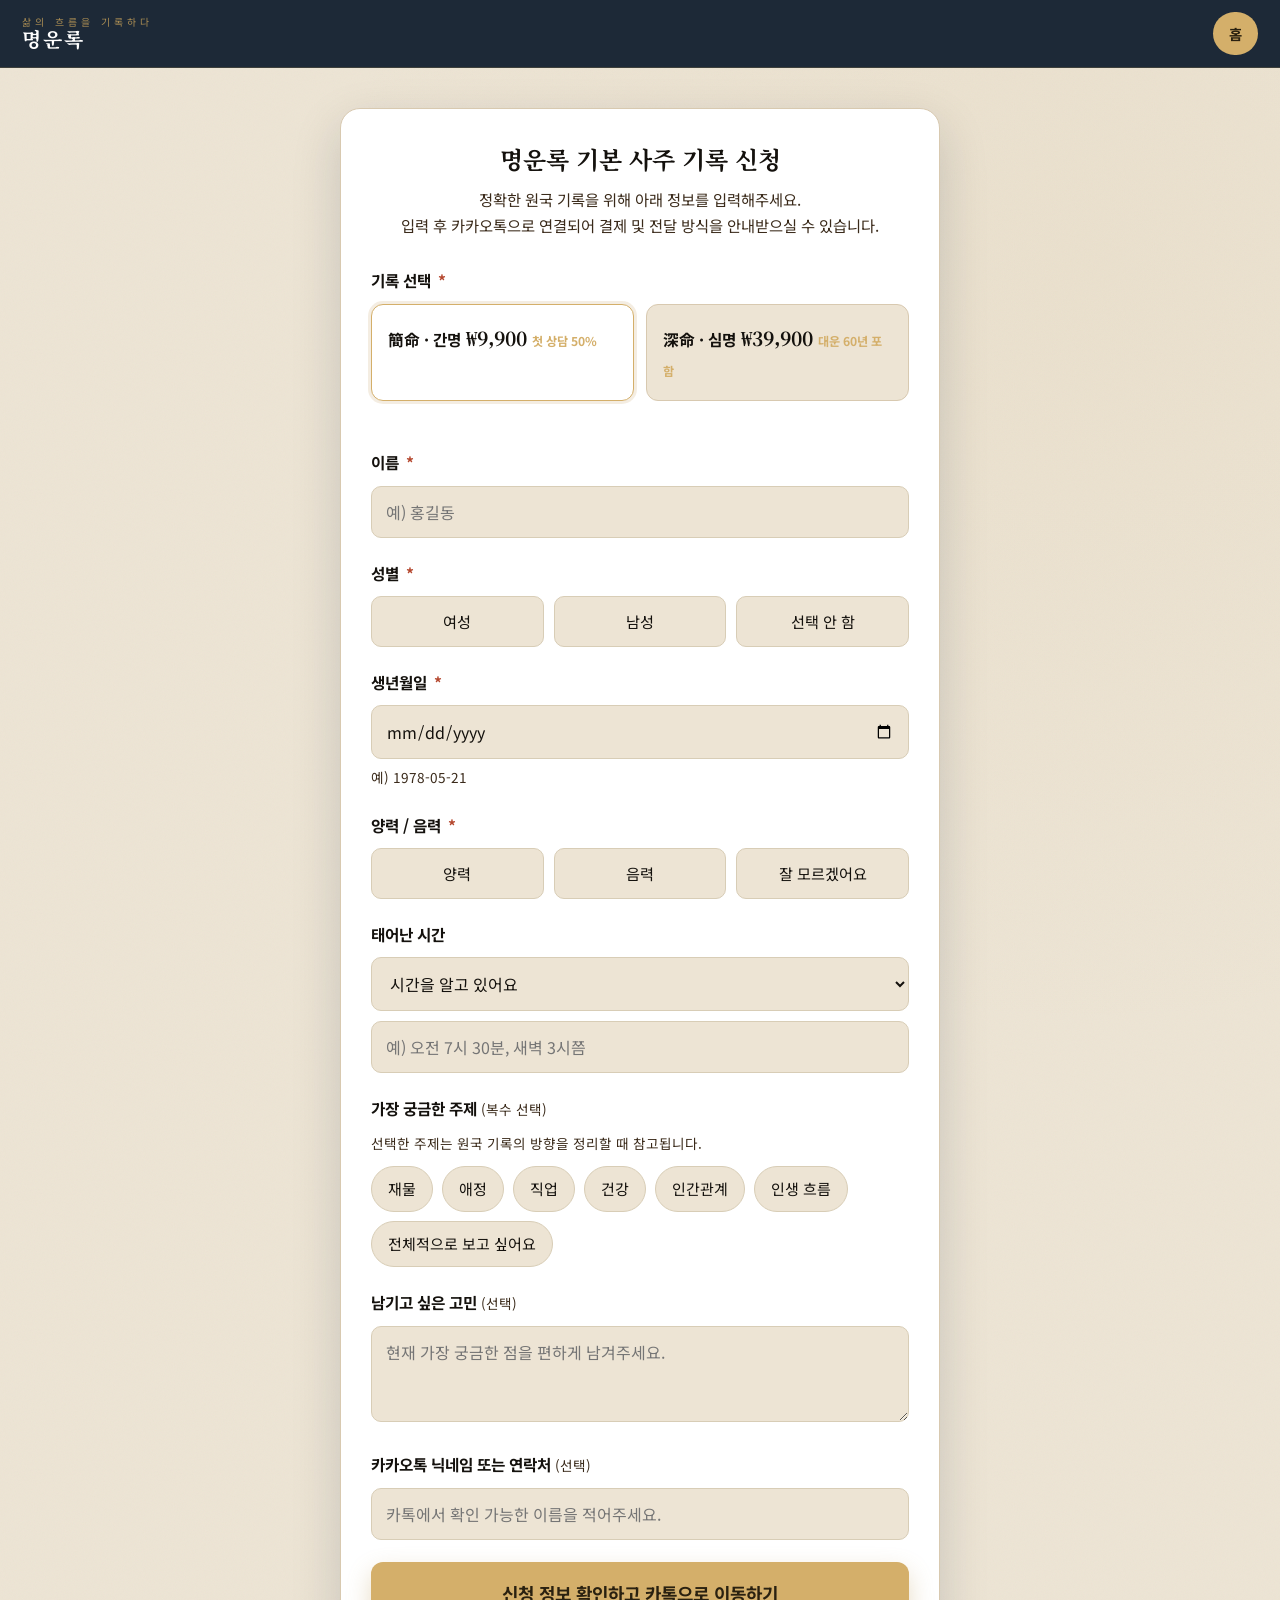
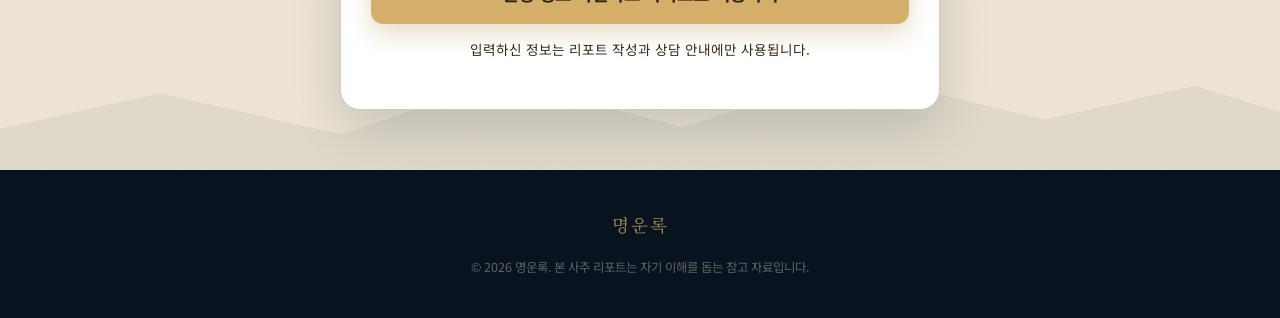
==== apply/index.html @ 4900c0e2 "Add Meta Pixel + conversion events, connect Google Sheet - Meta Pixel(983160017940090) <head>에 설치: i" ====
<!DOCTYPE html>
<html lang="ko">
<head>
  <meta charset="UTF-8" />
  <meta name="viewport" content="width=device-width, initial-scale=1.0" />
  <title>명운록 기본 사주 기록 신청</title>
  <meta name="description" content="기본 사주 리포트 신청 — 정보를 입력하면 카카오톡으로 연결되어 결제 및 진행 안내를 받으실 수 있습니다." />
  <meta name="robots" content="noindex" />
  <link rel="preconnect" href="https://fonts.googleapis.com" />
  <link rel="preconnect" href="https://fonts.gstatic.com" crossorigin />
  <link href="https://fonts.googleapis.com/css2?family=Noto+Sans+KR:wght@400;500;700&family=Noto+Serif+KR:wght@400;600;700&display=swap" rel="stylesheet" />
  <link rel="stylesheet" href="/css/landing.css" />

  <!-- Meta Pixel Code -->
  <script>
  !function(f,b,e,v,n,t,s)
  {if(f.fbq)return;n=f.fbq=function(){n.callMethod?
  n.callMethod.apply(n,arguments):n.queue.push(arguments)};
  if(!f._fbq)f._fbq=n;n.push=n;n.loaded=!0;n.version='2.0';
  n.queue=[];t=b.createElement(e);t.async=!0;
  t.src=v;s=b.getElementsByTagName(e)[0];
  s.parentNode.insertBefore(t,s)}(window, document,'script',
  'https://connect.facebook.net/en_US/fbevents.js');
  fbq('init', '983160017940090');
  fbq('track', 'PageView');
  </script>
  <noscript><img height="1" width="1" style="display:none"
  src="https://www.facebook.com/tr?id=983160017940090&ev=PageView&noscript=1"
  /></noscript>
  <!-- End Meta Pixel Code -->
</head>
<body>

  <header class="site-header">
    <a href="/" class="brand" aria-label="명운록 홈">
      <span class="kr">삶의 흐름을 기록하다</span>
      <span class="nm">명운록</span>
    </a>
    <a href="/" class="head-cta" aria-label="홈으로">홈</a>
  </header>

  <main class="form-page bg-cream-lt">
    <div class="wrap">
      <div class="form-card">
        <div class="form-head">
          <h1>명운록 기본 사주 기록 신청</h1>
          <p>정확한 원국 기록을 위해 아래 정보를 입력해주세요.<br />입력 후 카카오톡으로 연결되어 결제 및 전달 방식을 안내받으실 수 있습니다.</p>
        </div>

        <form id="applyForm" novalidate>
          <!-- 상품 선택 -->
          <fieldset class="field" style="border:0;padding:0;margin:0 0 22px;">
            <legend class="lbl" style="padding:0;">기록 선택 <span class="req">*</span></legend>
            <div class="plan-select">
              <label class="plan-opt">
                <input type="radio" name="product" value="명운록 簡命 (₩9,900 · 정가 ₩19,900)" checked />
                <span class="po-name">簡命 · 간명</span>
                <span class="po-price">₩9,900</span>
                <span class="po-tag">첫 상담 50%</span>
              </label>
              <label class="plan-opt">
                <input type="radio" name="product" value="명운록 深命 (₩39,900 · 정가 ₩79,900)" />
                <span class="po-name">深命 · 심명</span>
                <span class="po-price">₩39,900</span>
                <span class="po-tag">대운 60년 포함</span>
              </label>
            </div>
          </fieldset>

          <!-- 이름 -->
          <div class="field">
            <label class="lbl" for="ap-name">이름 <span class="req">*</span></label>
            <input type="text" id="ap-name" name="name" autocomplete="name" placeholder="예) 홍길동" />
          </div>

          <!-- 성별 -->
          <fieldset class="field" style="border:0;padding:0;margin:0 0 22px;">
            <legend class="lbl" style="padding:0;">성별 <span class="req">*</span></legend>
            <div class="opt-row">
              <label><input type="radio" name="gender" value="여성" />여성</label>
              <label><input type="radio" name="gender" value="남성" />남성</label>
              <label><input type="radio" name="gender" value="선택 안 함" />선택 안 함</label>
            </div>
          </fieldset>

          <!-- 생년월일 -->
          <div class="field">
            <label class="lbl" for="ap-birth">생년월일 <span class="req">*</span></label>
            <input type="date" id="ap-birth" name="birth" min="1920-01-01" max="2026-12-31" />
            <p class="field-hint">예) 1978-05-21</p>
          </div>

          <!-- 양력/음력 -->
          <fieldset class="field" style="border:0;padding:0;margin:0 0 22px;">
            <legend class="lbl" style="padding:0;">양력 / 음력 <span class="req">*</span></legend>
            <div class="opt-row">
              <label><input type="radio" name="cal" value="양력" />양력</label>
              <label><input type="radio" name="cal" value="음력" />음력</label>
              <label><input type="radio" name="cal" value="잘 모르겠어요" />잘 모르겠어요</label>
            </div>
          </fieldset>

          <!-- 태어난 시간 -->
          <div class="field">
            <label class="lbl" for="ap-time-know">태어난 시간</label>
            <select id="ap-time-know" name="timeKnow">
              <option value="시간을 알고 있어요">시간을 알고 있어요</option>
              <option value="대략 알고 있어요">대략 알고 있어요</option>
              <option value="잘 모르겠어요">잘 모르겠어요</option>
            </select>
            <input type="text" id="ap-time" name="time" placeholder="예) 오전 7시 30분, 새벽 3시쯤" style="margin-top:10px;" />
          </div>

          <!-- 궁금한 주제 -->
          <fieldset class="field" style="border:0;padding:0;margin:0 0 22px;">
            <legend class="lbl" style="padding:0;">가장 궁금한 주제 <span style="font-weight:400;color:var(--ink-soft);font-size:.85rem;">(복수 선택)</span></legend>
            <p class="field-hint" style="margin:0 0 10px;">선택한 주제는 원국 기록의 방향을 정리할 때 참고됩니다.</p>
            <div class="chips">
              <label><input type="checkbox" name="topics" value="재물" />재물</label>
              <label><input type="checkbox" name="topics" value="애정" />애정</label>
              <label><input type="checkbox" name="topics" value="직업" />직업</label>
              <label><input type="checkbox" name="topics" value="건강" />건강</label>
              <label><input type="checkbox" name="topics" value="인간관계" />인간관계</label>
              <label><input type="checkbox" name="topics" value="인생 흐름" />인생 흐름</label>
              <label><input type="checkbox" name="topics" value="전체적으로 보고 싶어요" />전체적으로 보고 싶어요</label>
            </div>
          </fieldset>

          <!-- 고민 -->
          <div class="field">
            <label class="lbl" for="ap-worry">남기고 싶은 고민 <span style="font-weight:400;color:var(--ink-soft);font-size:.85rem;">(선택)</span></label>
            <textarea id="ap-worry" name="worry" placeholder="현재 가장 궁금한 점을 편하게 남겨주세요."></textarea>
          </div>

          <!-- 카톡 닉네임 -->
          <div class="field">
            <label class="lbl" for="ap-contact">카카오톡 닉네임 또는 연락처 <span style="font-weight:400;color:var(--ink-soft);font-size:.85rem;">(선택)</span></label>
            <input type="text" id="ap-contact" name="contact" placeholder="카톡에서 확인 가능한 이름을 적어주세요." />
          </div>

          <div class="form-error" id="applyError" role="alert"></div>

          <button type="submit" class="btn btn-primary btn-lg btn-block" style="margin-top:8px;">신청 정보 확인하고 카톡으로 이동하기</button>
          <p class="field-hint center" style="margin-top:14px;">입력하신 정보는 리포트 작성과 상담 안내에만 사용됩니다.</p>
        </form>
      </div>
    </div>
  </main>

  <footer class="site-footer" style="padding-bottom:40px;">
    <div class="wrap">
      <div class="nm">명운록</div>
      <small>© 2026 명운록. 본 사주 리포트는 자기 이해를 돕는 참고 자료입니다.</small>
    </div>
  </footer>

  <script src="/js/landing.js"></script>
</body>
</html>
---- css/landing.css ----
/* =========================================================
   명운록 · 사주 리포트 랜딩 (전환형 MVP)
   전통 수묵 감성 · 딥네이비 / 한지 크림 / 골드
   정적 HTML/CSS/JS — 빌드 불필요
   ========================================================= */

/* ---------- palette ---------- */
:root {
  /* 기존 호환용 (값은 와인 톤으로 시프트) */
  --navy:       #0d0608;
  --navy-2:     #3a0d18;
  --cream:      #e8dfd0;
  --cream-lt:   #ede4d4;
  --gold:       #d4af6a;
  --gold-soft:  #a88b53;
  --ink:        #14110d;
  --ink-soft:   #3a2a1a;
  --line:       #d8c9b0;
  --white:      #ffffff;
  /* Claude Design 핸드오프 토큰 */
  --night:      #0d0608;
  --night-edge: #050204;
  --wine:       #3a0d18;
  --wine-2:     #4a0e1a;
  --wine-deep:  #2a0a12;
  --wine-soft:  #5a1822;
  --paper:      #e8dfd0;
  --paper-warm: #ede4d4;
  --paper-deep: #d4c8af;
  --brown:      #7d5a3a;
  --bone:       #f0e6d2;
  --bone-soft:  rgba(240,230,210,0.72);
  --bone-faint: rgba(240,230,210,0.40);
  --gold-bright:#e8c878;
  --gold-pale:  rgba(212,175,106,0.18);
  --gold-line:  rgba(212,175,106,0.4);
  --seal:       #8b1e1e;
  --kakao:      #FEE500;
  --kakao-text: #191919;

  --maxw: 1080px;
  --radius: 16px;
  --shadow: 0 10px 30px rgba(31,26,20,.08);
  --shadow-lg: 0 18px 50px rgba(11,26,42,.16);
}

/* ---------- reset ---------- */
*,*::before,*::after { box-sizing: border-box; }
html { scroll-behavior: smooth; -webkit-text-size-adjust: 100%; }
body {
  margin: 0;
  font-family: "Noto Sans KR", system-ui, sans-serif;
  color: var(--ink);
  background: var(--cream-lt);
  line-height: 1.75;
  font-size: 17px;
  -webkit-font-smoothing: antialiased;
}
img { max-width: 100%; display: block; }
a { color: inherit; text-decoration: none; }
button { font-family: inherit; cursor: pointer; }
h1,h2,h3,h4 { font-family: "Noto Serif KR", serif; font-weight: 700; line-height: 1.35; margin: 0; word-break: keep-all; }
p { word-break: keep-all; }

/* ---------- layout ---------- */
.wrap { width: 100%; max-width: var(--maxw); margin: 0 auto; padding: 0 22px; }
.section { padding: 76px 0; }
.section.tight { padding: 58px 0; }
.bg-cream {
  background-color: var(--cream);
  background-image:
    url("data:image/svg+xml,%3Csvg xmlns='http://www.w3.org/2000/svg' width='240' height='240' viewBox='0 0 200 200'%3E%3Cpath d='M100 22 A78 78 0 1 1 78 28' fill='none' stroke='%230B1A2A' stroke-opacity='0.055' stroke-width='12' stroke-linecap='round'/%3E%3C/svg%3E"),
    radial-gradient(circle at 12% 18%, rgba(184,146,74,.05), transparent 40%),
    radial-gradient(circle at 88% 82%, rgba(11,26,42,.04), transparent 44%),
    url("data:image/svg+xml,%3Csvg xmlns='http://www.w3.org/2000/svg' width='140' height='140'%3E%3Cfilter id='n'%3E%3CfeTurbulence type='fractalNoise' baseFrequency='0.9' numOctaves='2' stitchTiles='stitch'/%3E%3C/filter%3E%3Crect width='100%25' height='100%25' filter='url(%23n)' opacity='0.05'/%3E%3C/svg%3E");
  background-repeat: no-repeat, no-repeat, no-repeat, repeat;
  background-position: right -34px top 34px, 0 0, 0 0, 0 0;
  background-size: 220px 220px, auto, auto, 140px 140px;
}
.bg-cream-lt {
  background-color: var(--cream-lt);
  background-image:
    url("data:image/svg+xml,%3Csvg xmlns='http://www.w3.org/2000/svg' width='1200' height='160' viewBox='0 0 1200 160' preserveAspectRatio='none'%3E%3Cpath d='M0 160 L0 116 L150 78 L320 122 L470 64 L640 114 L800 58 L980 106 L1120 70 L1200 98 L1200 160 Z' fill='%230B1A2A' fill-opacity='0.05'/%3E%3C/svg%3E"),
    radial-gradient(circle at 85% 12%, rgba(184,146,74,.05), transparent 42%),
    url("data:image/svg+xml,%3Csvg xmlns='http://www.w3.org/2000/svg' width='140' height='140'%3E%3Cfilter id='n'%3E%3CfeTurbulence type='fractalNoise' baseFrequency='0.9' numOctaves='2' stitchTiles='stitch'/%3E%3C/filter%3E%3Crect width='100%25' height='100%25' filter='url(%23n)' opacity='0.04'/%3E%3C/svg%3E");
  background-repeat: no-repeat, no-repeat, repeat;
  background-position: center bottom, 0 0, 0 0;
  background-size: 100% 150px, auto, 140px 140px;
}
.bg-navy {
  background-color: var(--navy); color: var(--cream);
  background-image: url("data:image/svg+xml,%3Csvg xmlns='http://www.w3.org/2000/svg' width='260' height='260' viewBox='0 0 200 200'%3E%3Cpath d='M100 22 A78 78 0 1 1 78 28' fill='none' stroke='%23B8924A' stroke-opacity='0.12' stroke-width='12' stroke-linecap='round'/%3E%3C/svg%3E");
  background-repeat: no-repeat;
  background-position: left -52px bottom -46px;
  background-size: 250px 250px;
}
.bg-navy h1, .bg-navy h2, .bg-navy h3 { color: var(--white); }

.eyebrow {
  display: inline-block;
  font-size: .82rem;
  letter-spacing: 3px;
  color: var(--gold);
  font-weight: 700;
  margin-bottom: 14px;
}
.bg-navy .eyebrow { color: var(--gold-soft); }
.sec-title {
  font-size: clamp(1.5rem, 4.6vw, 2.1rem);
  letter-spacing: -.3px;
  margin-bottom: 16px;
}
.sec-lead {
  color: var(--ink-soft);
  font-size: 1.02rem;
  max-width: 660px;
}
.bg-navy .sec-lead { color: rgba(246,239,227,.82); }
.center { text-align: center; }
.center .sec-lead { margin-left: auto; margin-right: auto; }
.rule {
  position: relative; width: 70px; height: 3px; border: 0; margin: 0 0 28px; border-radius: 3px;
  background: linear-gradient(90deg, transparent, var(--gold) 22%, var(--gold) 78%, transparent);
}
.rule::after {
  content: ""; position: absolute; left: 50%; top: 50%;
  width: 7px; height: 7px; background: var(--gold);
  transform: translate(-50%,-50%) rotate(45deg);
}
.center .rule { margin-left: auto; margin-right: auto; }

/* ---------- 낙관(도장) 스탬프 ---------- */
.seal {
  display: inline-flex; align-items: center; justify-content: center;
  width: 48px; height: 48px; border-radius: 9px;
  background: #9a2f28; color: #f6efe3;
  font-family: "Noto Serif KR", serif; font-weight: 700; font-size: 1.4rem;
  border: 2px solid rgba(246,239,227,.28);
  box-shadow: 0 5px 14px rgba(154,47,40,.35);
  transform: rotate(-4deg);
  letter-spacing: 0;
}

/* ---------- 풀화면 수묵 인용 띠 ---------- */
.quote-band {
  position: relative; overflow: hidden; text-align: center;
  color: var(--cream); background: var(--navy);
  padding: 96px 0;
}
.quote-band .qb-photo {
  position: absolute; inset: 0; background-size: cover; background-position: center;
  opacity: 0; transition: opacity 1s ease; transform: scale(1.04);
}
.quote-band .qb-photo.show { opacity: .55; }
.quote-band::after {
  content: ""; position: absolute; inset: 0;
  background: linear-gradient(rgba(11,26,42,.55), rgba(11,26,42,.8));
}
.quote-band .qb-inner { position: relative; z-index: 3; }
.quote-band .qb-mark { display: block; color: var(--gold-soft); letter-spacing: 5px; font-size: .9rem; margin-bottom: 20px; }
.quote-band .qb-text {
  font-family: "Noto Serif KR", serif; font-weight: 600;
  font-size: clamp(1.3rem, 4.2vw, 2rem); line-height: 1.85; margin: 0;
  text-shadow: 0 2px 16px rgba(0,0,0,.5);
}

/* ---------- 카드 고급화 (붓·금빛 포인트, 호버 생동감) ---------- */
.feature-card, .point, .step, .review, .empathy-card {
  position: relative;
  transition: transform .22s ease, box-shadow .22s ease, border-color .22s ease;
}
.feature-card, .point, .review {
  border-top: 3px solid transparent;
}
.feature-card:hover, .point:hover, .review:hover {
  transform: translateY(-5px);
  box-shadow: var(--shadow-lg);
  border-top-color: var(--gold);
}
.step:hover, .empathy-card:hover { transform: translateY(-4px); box-shadow: var(--shadow-lg); }

/* 섹션 제목 위 작은 먹점 장식 */
.sec-title { position: relative; }

/* 히어로 강조어 붓터치 밑색 */
.hero h1 .accent {
  background-image: linear-gradient(transparent 76%, rgba(184,146,74,.42) 0);
  padding-bottom: 2px;
}

/* 가격박스/플랜 한지 질감 */
.price-box, .plan.basic {
  background-image: url("data:image/svg+xml,%3Csvg xmlns='http://www.w3.org/2000/svg' width='120' height='120'%3E%3Cfilter id='n'%3E%3CfeTurbulence type='fractalNoise' baseFrequency='0.9' numOctaves='2'/%3E%3C/filter%3E%3Crect width='100%25' height='100%25' filter='url(%23n)' opacity='0.04'/%3E%3C/svg%3E");
}

/* ============================================================
   전환형 리라이트 — 여백 확대 + 새 컴포넌트
   ============================================================ */
.section { padding: 92px 0; }
.sec-title { font-size: clamp(1.6rem, 5.2vw, 2.4rem); }

/* 문제 제기 강조 박스 */
.emphasis {
  max-width: 600px; margin: 34px auto 0; text-align: center;
  background: var(--navy); color: var(--cream);
  border: 1px solid rgba(184,146,74,.4); border-radius: 16px;
  padding: 32px 30px; box-shadow: var(--shadow-lg);
  font-family: "Noto Serif KR", serif; font-size: 1.15rem; line-height: 1.85;
}
.emphasis b { color: var(--gold-soft); }

/* 상품 소개 — 가격 + 흐름 태그 */
.product-price { font-family:"Noto Serif KR",serif; font-size: 2.3rem; font-weight: 700; color: var(--ink); margin: 4px 0 8px; }
.product-price small { font-size: 1.05rem; font-weight: 400; color: var(--ink-soft); }
.flow-tags { display: flex; flex-wrap: wrap; gap: 10px; justify-content: center; margin: 26px 0 32px; }
.flow-tags span {
  padding: 11px 20px; border: 1px solid var(--line); border-radius: 999px;
  background: var(--white); font-weight: 700; font-size: .98rem; box-shadow: var(--shadow);
}
.flow-tags span b { color: var(--gold); margin-right: 5px; font-family: "Noto Serif KR", serif; }

/* 고객 관심사 카드 */
.interest-grid { display: grid; grid-template-columns: repeat(3, 1fr); gap: 18px; }
.interest-card {
  background: var(--white); border: 1px solid var(--line); border-top: 3px solid var(--gold);
  border-radius: var(--radius); padding: 30px 26px; box-shadow: var(--shadow);
  transition: transform .2s ease, box-shadow .2s ease;
}
.interest-card:hover { transform: translateY(-5px); box-shadow: var(--shadow-lg); }
.interest-card .cat { color: var(--gold); font-weight: 700; font-family: "Noto Serif KR", serif; font-size: 1.08rem; margin-bottom: 12px; }
.interest-card .q { font-size: 1.04rem; line-height: 1.8; color: var(--ink); margin: 0; }

/* 결과물 미리보기 강화 */
.preview-wrap { gap: 44px; align-items: center; }
.phone { width: 300px; box-shadow: 0 26px 60px rgba(11,26,42,.28); }
.phone .screen { min-height: 460px; }
.chapter-list { list-style: none; margin: 0 0 26px; padding: 0; }
.chapter-list li { display: flex; gap: 16px; align-items: flex-start; padding: 15px 0; border-bottom: 1px solid var(--line); }
.chapter-list li:last-child { border-bottom: 0; }
.chapter-list .cnum { font-family: "Noto Serif KR", serif; font-weight: 700; color: var(--gold); font-size: 1.35rem; flex: 0 0 auto; width: 38px; line-height: 1.4; }
.chapter-list .ctxt { font-size: 1.05rem; font-weight: 500; padding-top: 3px; }
.preview-tag {
  display: inline-block; margin-bottom: 18px; padding: 7px 16px;
  background: rgba(184,146,74,.14); color: var(--gold); border-radius: 999px;
  font-size: .86rem; font-weight: 700; letter-spacing: .5px;
}

@media (max-width: 560px) {
  .section { padding: 66px 0; }
  .interest-grid { grid-template-columns: 1fr; }
  .phone { width: 260px; }
}

/* ============================================================
   문서형 상세페이지 (카드 최소화 · 라인/여백/타이포 중심)
   ============================================================ */

/* 한지 종이 질감 공통 */
.paper {
  background-color: var(--cream-lt);
  background-image: url("data:image/svg+xml,%3Csvg xmlns='http://www.w3.org/2000/svg' width='140' height='140'%3E%3Cfilter id='p'%3E%3CfeTurbulence type='fractalNoise' baseFrequency='0.9' numOctaves='2' stitchTiles='stitch'/%3E%3C/filter%3E%3Crect width='100%25' height='100%25' filter='url(%23p)' opacity='0.05'/%3E%3C/svg%3E");
  border: 1px solid var(--line);
  border-radius: 4px;
}

/* 운영자 설명 문단 (좌측 골드 라인) */
.statement { max-width: 620px; margin: 0 auto; padding-left: 24px; border-left: 2px solid var(--gold); }
.statement p { font-size: 1.1rem; line-height: 2; color: var(--ink); margin: 0 0 20px; }
.statement p:last-child { margin-bottom: 0; color: var(--ink-soft); }

/* 중앙 정렬 풀쿼트 (박스 없음) */
.pull { max-width: 560px; margin: 30px auto 0; text-align: center; font-family: "Noto Serif KR", serif; font-size: 1.18rem; line-height: 1.9; color: var(--ink); }
.pull b { color: var(--gold); }

/* 목차 시트 */
.toc { max-width: 660px; margin: 0 auto; padding: 10px 34px; }
.toc-row { display: flex; gap: 22px; align-items: baseline; padding: 24px 0; border-bottom: 1px solid var(--line); }
.toc-row:last-child { border-bottom: 0; }
.toc-num { font-family: "Noto Serif KR", serif; font-weight: 700; color: var(--gold); font-size: 1.5rem; flex: 0 0 auto; width: 42px; }
.toc-body h3 { font-size: 1.15rem; margin: 0 0 5px; }
.toc-body p { margin: 0; color: var(--ink-soft); font-size: .98rem; }

/* 리포트 문서 목업 (단일) */
.report-doc {
  max-width: 540px; margin: 0 auto; position: relative;
  background-color: var(--cream-lt);
  background-image: url("data:image/svg+xml,%3Csvg xmlns='http://www.w3.org/2000/svg' width='140' height='140'%3E%3Cfilter id='p'%3E%3CfeTurbulence type='fractalNoise' baseFrequency='0.9' numOctaves='2' stitchTiles='stitch'/%3E%3C/filter%3E%3Crect width='100%25' height='100%25' filter='url(%23p)' opacity='0.05'/%3E%3C/svg%3E");
  border: 1px solid var(--line); border-radius: 4px;
  box-shadow: 0 22px 50px rgba(11,26,42,.16);
  overflow: hidden;
}
.report-doc .doc-float {
  position: absolute; top: 18px; right: -8px; z-index: 4;
  background: var(--gold); color: #2a2110; font-size: .78rem; font-weight: 700;
  padding: 6px 14px; box-shadow: 0 6px 14px rgba(184,146,74,.35);
}
.report-doc .doc-cover { background: var(--navy); color: var(--cream); text-align: center; padding: 42px 36px 36px; }
.report-doc .dc-mark { color: var(--gold-soft); letter-spacing: 6px; font-size: .82rem; margin-bottom: 14px; }
.report-doc .dc-title { font-family: "Noto Serif KR", serif; font-weight: 700; font-size: 1.45rem; }
.report-doc .dc-sub { color: rgba(246,239,227,.78); font-size: .92rem; margin-top: 8px; }
.report-doc .doc-body { padding: 32px 38px 40px; }
.report-doc .doc-h { font-size: .78rem; letter-spacing: 2.5px; color: var(--gold); font-weight: 700; margin: 0 0 14px; }
.report-doc .doc-h + .doc-h { margin-top: 30px; }
.report-doc .doc-toc { list-style: none; margin: 0 0 6px; padding: 0; }
.report-doc .doc-toc li { display: flex; gap: 14px; padding: 11px 0; border-bottom: 1px dashed var(--line); font-size: 1rem; color: var(--ink); }
.report-doc .doc-toc li:last-child { border-bottom: 0; }
.report-doc .doc-toc .n { color: var(--gold); font-weight: 700; font-family: "Noto Serif KR", serif; }
.report-doc .doc-sample { margin: 0; font-size: 1rem; line-height: 1.95; color: var(--ink); }

/* 가격 블록 (박스 없이 골드 헤어라인) */
.price-block { max-width: 540px; margin: 0 auto; text-align: center; padding: 38px 0; border-top: 1px solid rgba(184,146,74,.4); border-bottom: 1px solid rgba(184,146,74,.4); }
.price-block .pb-name { font-family: "Noto Serif KR", serif; font-size: 1.3rem; color: var(--white); }
.price-block .pb-amount { font-family: "Noto Serif KR", serif; font-weight: 700; font-size: 3rem; color: var(--gold-soft); margin: 8px 0 18px; }
.price-block > p { color: rgba(246,239,227,.82); margin: 0 auto 22px; max-width: 420px; }
.price-block .pb-list { list-style: none; padding: 0; margin: 0 auto 28px; display: inline-flex; flex-direction: column; gap: 8px; text-align: left; }
.price-block .pb-list li { position: relative; padding-left: 20px; color: rgba(246,239,227,.9); font-size: .98rem; }
.price-block .pb-list li::before { content: "·"; position: absolute; left: 4px; color: var(--gold-soft); font-weight: 700; }

/* 비교표 (둥근 카드 대신 라인 표) */
.compare-table { max-width: 600px; margin: 24px auto 0; border-top: 1px solid var(--line); }
.compare-table .ct-row { display: grid; grid-template-columns: 1fr 1fr; }
.ct-col { padding: 26px 24px; border-bottom: 1px solid var(--line); }
.ct-col + .ct-col { border-left: 1px solid var(--line); }
.ct-col.is-premium { background: rgba(184,146,74,.06); }
.ct-col .ct-name { font-weight: 700; font-size: 1.02rem; }
.ct-col .ct-price { font-family: "Noto Serif KR", serif; font-weight: 700; color: var(--gold); font-size: 1.4rem; margin: 4px 0 8px; }
.ct-col .ct-desc { color: var(--ink-soft); font-size: .95rem; line-height: 1.7; }

/* 세로 타임라인 */
.timeline { max-width: 480px; margin: 0 auto; position: relative; padding-left: 44px; }
.timeline::before { content: ""; position: absolute; left: 14px; top: 8px; bottom: 8px; width: 2px; background: linear-gradient(var(--gold), rgba(184,146,74,.25)); }
.tl-step { position: relative; padding-bottom: 32px; }
.tl-step:last-child { padding-bottom: 0; }
.tl-step .tl-num {
  position: absolute; left: -44px; top: -2px; width: 30px; height: 30px; border-radius: 50%;
  background: var(--gold); color: #2a2110; font-family: "Noto Serif KR", serif; font-weight: 700;
  display: flex; align-items: center; justify-content: center;
}
.tl-step h3 { font-size: 1.1rem; margin: 0 0 5px; }
.tl-step p { margin: 0; color: var(--ink-soft); font-size: .97rem; }

/* 관심사 리스트 (카드 아님) */
.interest-list { max-width: 660px; margin: 0 auto; border-top: 1px solid var(--line); }
.il-item { padding: 26px 4px; border-bottom: 1px solid var(--line); }
.il-cat { color: var(--gold); font-weight: 700; font-family: "Noto Serif KR", serif; font-size: 1.05rem; margin-bottom: 7px; }
.il-q { margin: 0; font-size: 1.08rem; color: var(--ink); }

/* FAQ 슬림 (박스 제거, 라인만) */
.faq.slim details { background: transparent; border: 0; border-bottom: 1px solid var(--line); border-radius: 0; margin: 0; }
.faq.slim summary { padding: 20px 2px; }
.faq.slim .faq-body { padding: 0 2px 22px; }

@media (max-width: 560px) {
  .statement { padding-left: 18px; }
  .statement p { font-size: 1.04rem; }
  .toc { padding: 6px 20px; }
  .report-doc .doc-body { padding: 26px 24px 32px; }
  .compare-table .ct-row { grid-template-columns: 1fr; }
  .ct-col + .ct-col { border-left: 0; }
}

/* ============================================================
   챕터형 이미지 화보 (한 권의 기록 미리보기)
   ============================================================ */
/* 히어로 2단 (텍스트 + 리포트 표지 목업) */
.hero-grid { display: grid; grid-template-columns: 1.05fr .95fr; gap: 44px; align-items: center; }
.hero-text { max-width: 560px; }
.hero-ctas { display: flex; gap: 14px; flex-wrap: wrap; align-items: center; margin-top: 30px; }
.hero-ctas .btn-ghost { color: var(--gold-soft); border-color: rgba(184,146,74,.5); }

.cover-mock {
  width: 248px; max-width: 78%; margin: 0 auto; aspect-ratio: 3 / 4;
  background:
    radial-gradient(120% 60% at 70% 18%, rgba(227,207,159,.22), transparent 60%),
    linear-gradient(160deg, #15273d, #0a131e);
  border: 1px solid rgba(184,146,74,.45);
  box-shadow: 0 30px 60px rgba(0,0,0,.45);
  display: flex; flex-direction: column; align-items: center; justify-content: center; gap: 14px;
  padding: 34px 26px; text-align: center; position: relative;
}
.cover-mock .cm-mark { color: var(--gold-soft); letter-spacing: 6px; font-size: .72rem; }
.cover-mock .cm-line { width: 38px; height: 1px; background: var(--gold); opacity: .8; }
.cover-mock .cm-title { font-family: "Noto Serif KR", serif; font-weight: 700; font-size: 1.35rem; color: var(--white); line-height: 1.55; }
.cover-mock .cm-sub { color: rgba(246,239,227,.7); font-size: .8rem; letter-spacing: 1px; }
.cover-mock .seal { position: absolute; bottom: 18px; right: 18px; width: 38px; height: 38px; font-size: 1.05rem; }

/* 챕터 배너 */
.chapters { display: block; }
.chapter {
  position: relative;
  min-height: 60vh;
  display: flex; align-items: flex-end;
  background-color: var(--navy);
  background-size: cover; background-position: center;
  overflow: hidden;
}
.chapter .ch-photo {
  position: absolute; inset: 0; background-size: cover; background-position: center;
  opacity: 0; transition: opacity .9s ease;
}
.chapter .ch-photo.show { opacity: 1; }
.chapter::after {
  content: ""; position: absolute; inset: 0;
  background: linear-gradient(rgba(11,26,42,.2) 0%, rgba(11,26,42,.3) 40%, rgba(11,26,42,.85) 100%);
}
.chapter .ch-text { position: relative; z-index: 3; width: 100%; padding: 0 0 52px; color: var(--cream); }
.chapter.alt .ch-text { text-align: right; }
.ch-num { display: block; color: var(--gold-soft); letter-spacing: 5px; font-size: .8rem; font-weight: 700; margin-bottom: 12px; }
.ch-title { font-family: "Noto Serif KR", serif; font-size: clamp(1.7rem, 5.5vw, 2.5rem); margin: 0 0 10px; text-shadow: 0 2px 16px rgba(0,0,0,.55); }
.ch-desc { margin: 0; color: rgba(246,239,227,.9); font-size: 1.05rem; text-shadow: 0 1px 10px rgba(0,0,0,.5); }

/* 챕터별 임시 배경(실제 chapter-*.webp 추가 시 ch-photo가 덮음) */
.chapter.ch-1 { background-image: url("/images/card-jonghap.jpg"); }
.chapter.ch-2 { background-image: url("/images/card-gunghap.jpg"); }
.chapter.ch-3 { background-image: url("/images/hero.jpg"); }
.chapter.ch-4 { background-image: url("/images/card-unse.jpg"); }
.chapter.ch-5 { background-image: url("/images/card-janyeo.jpg"); }

@media (max-width: 820px) {
  .hero-grid { grid-template-columns: 1fr; gap: 34px; }
  .hero-text { max-width: none; }
  .chapter { min-height: 56vh; }
  .chapter.alt .ch-text { text-align: left; }
}

/* ============================================================
   라이트(한지) 기본 + 다크 섹션 혼합 · 전통 기록 느낌
   ============================================================ */
body { background: var(--cream-lt); color: var(--ink); }

/* 짙은 먹빛 섹션 (hero/미리보기/가격/최종) */
.bg-ink {
  background-color: var(--night); color: var(--bone);
  background-image:
    url("data:image/svg+xml,%3Csvg xmlns='http://www.w3.org/2000/svg' width='260' height='260' viewBox='0 0 200 200'%3E%3Cpath d='M100 22 A78 78 0 1 1 78 28' fill='none' stroke='%23C49A4A' stroke-opacity='0.10' stroke-width='12' stroke-linecap='round'/%3E%3C/svg%3E"),
    url("data:image/svg+xml,%3Csvg xmlns='http://www.w3.org/2000/svg' width='140' height='140'%3E%3Cfilter id='n'%3E%3CfeTurbulence type='fractalNoise' baseFrequency='0.9' numOctaves='2' stitchTiles='stitch'/%3E%3C/filter%3E%3Crect width='100%25' height='100%25' filter='url(%23n)' opacity='0.06'/%3E%3C/svg%3E");
  background-repeat: no-repeat, repeat;
  background-position: right -56px top -40px, 0 0;
  background-size: 250px 250px, 140px 140px;
}
.bg-ink h1, .bg-ink h2, .bg-ink h3 { color: #fff; }
.bg-ink .eyebrow { color: var(--gold-soft); }
.bg-ink .sec-lead, .bg-ink .sec-sub { color: rgba(246,239,227,.8); }
.preview-tag { background: rgba(196,154,74,.16); color: var(--gold); }

/* 다크 섹션 안에서만 컴포넌트 라이트화 (라이트 섹션은 기본 어두운 글자 유지) */
.bg-ink .pull, .bg-navy .pull { color: var(--cream); }
.bg-ink .pull b, .bg-navy .pull b { color: var(--gold-soft); }
.bg-ink .statement p, .bg-navy .statement p { color: var(--bone-soft); }
.bg-ink .statement p:last-child, .bg-navy .statement p:last-child { color: var(--bone); }
.bg-ink .tl-step h3, .bg-navy .tl-step h3 { color: var(--cream); }
.bg-ink .tl-step p, .bg-navy .tl-step p { color: rgba(246,239,227,.72); }
.bg-ink .compare-table, .bg-navy .compare-table { border-top-color: rgba(200,180,140,.22); }
.bg-ink .ct-col, .bg-navy .ct-col { border-bottom-color: rgba(200,180,140,.18); }
.bg-ink .ct-col + .ct-col, .bg-navy .ct-col + .ct-col { border-left-color: rgba(200,180,140,.18); }
.bg-ink .ct-col .ct-name, .bg-navy .ct-col .ct-name { color: var(--cream); }
.bg-ink .ct-col .ct-desc, .bg-navy .ct-col .ct-desc { color: rgba(246,239,227,.72); }
.bg-ink .faq.slim details, .bg-navy .faq.slim details { border-bottom-color: rgba(200,180,140,.16); }
.bg-ink .faq.slim summary, .bg-navy .faq.slim summary { color: var(--cream); }
.bg-ink .faq.slim .faq-body, .bg-navy .faq.slim .faq-body { color: rgba(246,239,227,.74); }

/* 챕터 배너 (이미지 화보) */
.chapter { min-height: 62vh; }
.chapter::after {
  background: linear-gradient(rgba(5,15,25,.2) 0%, rgba(5,15,25,.32) 40%, rgba(5,15,25,.88) 100%);
}
@media (max-width: 820px) { .chapter { min-height: 58vh; } }

/* 리포트 문서 — PART 형식 본문 */
.report-doc .doc-part { margin: 26px 0 8px; font-family: "Noto Serif KR", serif; font-weight: 700; font-size: 1.05rem; color: var(--ink); }
.report-doc .doc-part:first-of-type { margin-top: 4px; }
.report-doc .doc-part .pt { color: var(--gold); margin-right: 6px; }
.report-doc .doc-text { margin: 0; padding-bottom: 18px; border-bottom: 1px solid var(--line); font-size: .98rem; line-height: 1.85; color: var(--ink); }
.report-doc .doc-text:last-of-type { border-bottom: 0; }
.report-doc .doc-note { margin: 24px 0 0; font-size: .88rem; color: var(--ink-soft); line-height: 1.7; }

/* 방법론(원국기록법) — 종이 박스 없이 라인형 */
.method { max-width: 660px; margin: 0 auto; }
.method-row { display: flex; gap: 22px; align-items: baseline; padding: 26px 0; border-bottom: 1px solid var(--line); }
.method-row:last-child { border-bottom: 0; }
.method-num { font-family: "Noto Serif KR", serif; font-weight: 700; color: var(--gold); font-size: 1.4rem; flex: 0 0 auto; width: 44px; }
.method-body h3 { font-size: 1.12rem; margin: 0 0 6px; }
.method-body p { margin: 0; color: var(--ink-soft); font-size: .98rem; line-height: 1.75; }

/* ---------- buttons ---------- */
.btn {
  display: inline-flex; align-items: center; justify-content: center; gap: 8px;
  padding: 16px 30px;
  border: 0; border-radius: 12px;
  font-size: 1.05rem; font-weight: 700;
  transition: transform .15s ease, box-shadow .15s ease, background .2s;
  text-align: center;
}
.btn:hover { transform: translateY(-2px); }
.btn-primary {
  background: var(--gold);
  color: #2a2110;
  box-shadow: 0 10px 24px rgba(184,146,74,.32);
}
.btn-primary:hover { background: #a8823d; }
.btn-ghost {
  background: transparent; color: var(--gold);
  border: 1px solid var(--gold);
}
.btn-ghost:hover { background: rgba(184,146,74,.1); }
.btn-kakao { background: #FEE500; color: #3c1e1e; }
.btn-kakao:hover { background: #ffe94d; }
.btn-block { display: flex; width: 100%; }
.btn-lg { padding: 18px 40px; font-size: 1.12rem; }

/* ---------- header ---------- */
.site-header {
  position: sticky; top: 0; z-index: 40;
  display: flex; align-items: center; justify-content: space-between;
  padding: 12px 22px;
  background: rgba(11,26,42,.92);
  backdrop-filter: blur(8px);
  border-bottom: 1px solid rgba(184,146,74,.22);
}
.site-header .brand { color: var(--cream); line-height: 1.1; }
.site-header .brand .kr { display:block; font-size: .62rem; letter-spacing: 4px; color: var(--gold-soft); }
.site-header .brand .nm { font-family: "Noto Serif KR", serif; font-size: 1.25rem; font-weight: 700; letter-spacing: 2px; color: var(--white); }
.site-header .head-cta {
  background: var(--gold); color: #2a2110;
  padding: 9px 16px; border-radius: 999px;
  font-size: .9rem; font-weight: 700;
}

/* ============================================================
   Hero
   ============================================================ */
.hero {
  position: relative;
  color: var(--cream);
  background: radial-gradient(120% 90% at 50% 0%, var(--navy-2), var(--navy));
  overflow: hidden;
  padding: 64px 0 88px;
}
.hero .hero-photo {
  position: absolute; inset: 0;
  background-size: cover; background-position: center;
  opacity: 0;            /* 이미지 로드 시 JS가 표시 */
  transition: opacity .8s ease;
}
.hero .hero-photo.show { opacity: .42; }
.hero .stars {
  position: absolute; inset: 0; pointer-events: none;
  background-image:
    radial-gradient(1.3px 1.3px at 15% 20%, rgba(255,255,255,.8), transparent),
    radial-gradient(1.2px 1.2px at 70% 15%, rgba(255,255,255,.7), transparent),
    radial-gradient(1.4px 1.4px at 85% 35%, rgba(255,255,255,.65), transparent),
    radial-gradient(1px 1px at 40% 30%, rgba(255,255,255,.6), transparent);
}
.hero .hero-moon {
  position: absolute; top: 40px; right: 8%;
  width: 90px; height: 90px; border-radius: 50%;
  background: radial-gradient(circle at 38% 38%, #fbf3dc, #e3cf9f 62%, #c7ac74);
  box-shadow: 0 0 46px 10px rgba(227,207,159,.28);
  opacity: .9;
}
.hero-inner { position: relative; z-index: 3; max-width: 680px; }
.hero h1 {
  font-size: clamp(2rem, 7.5vw, 3.1rem);
  letter-spacing: -.5px;
  margin-bottom: 18px;
  text-shadow: 0 2px 16px rgba(0,0,0,.4);
}
.hero h1 .accent { color: var(--gold-soft); }
.hero-sub { font-size: clamp(1rem, 2.6vw, 1.18rem); color: rgba(246,239,227,.9); margin: 0 0 28px; }

.price-tag {
  display: inline-flex; flex-direction: column; gap: 2px;
  background: rgba(255,255,255,.06);
  border: 1px solid rgba(184,146,74,.45);
  border-radius: 14px;
  padding: 16px 24px;
  margin-bottom: 14px;
}
.price-tag .pt-name { font-size: .92rem; color: var(--gold-soft); letter-spacing: 1px; }
.price-tag .pt-price { font-family: "Noto Serif KR", serif; font-size: 2rem; font-weight: 700; color: var(--white); }
.price-tag .pt-price small { font-size: 1rem; font-weight: 400; color: rgba(246,239,227,.7); }
.hero-note { font-size: .92rem; color: rgba(246,239,227,.72); margin: 6px 0 30px; }
.hero .btn-primary { box-shadow: 0 12px 30px rgba(184,146,74,.4); }

/* ============================================================
   공감 영역
   ============================================================ */
.empathy-grid {
  display: grid; grid-template-columns: repeat(2, 1fr); gap: 16px;
  margin-bottom: 30px;
}
.empathy-card {
  background: var(--white);
  border: 1px solid var(--line);
  border-radius: var(--radius);
  padding: 24px 22px;
  box-shadow: var(--shadow);
  display: flex; gap: 14px; align-items: flex-start;
}
.empathy-card .num {
  flex: 0 0 auto;
  width: 34px; height: 34px; border-radius: 50%;
  display: flex; align-items: center; justify-content: center;
  background: rgba(184,146,74,.14); color: var(--gold);
  font-family: "Noto Serif KR", serif; font-weight: 700;
}
.empathy-card p { margin: 0; font-size: .98rem; }
.empathy-quote {
  text-align: center; color: var(--ink-soft);
  font-family: "Noto Serif KR", serif; font-size: 1.08rem; line-height: 1.9;
  max-width: 620px; margin: 0 auto;
}

/* ============================================================
   리포트 구성 카드
   ============================================================ */
.feature-grid {
  display: grid; grid-template-columns: repeat(3, 1fr); gap: 18px;
}
.feature-card {
  background: var(--white);
  border: 1px solid var(--line);
  border-radius: var(--radius);
  padding: 28px 24px;
  box-shadow: var(--shadow);
}
.feature-card .ic {
  width: 48px; height: 48px; margin-bottom: 16px;
  display: flex; align-items: center; justify-content: center;
  border-radius: 12px;
  background: linear-gradient(160deg, #15304a, var(--navy));
  color: var(--gold-soft);
}
.feature-card .ic svg { width: 24px; height: 24px; }
.feature-card h3 { font-size: 1.18rem; margin-bottom: 12px; }
.feature-card ul { margin: 0; padding-left: 0; list-style: none; }
.feature-card li {
  position: relative; padding: 6px 0 6px 18px;
  color: var(--ink-soft); font-size: .96rem;
}
.feature-card li::before {
  content: ""; position: absolute; left: 2px; top: 15px;
  width: 5px; height: 5px; border-radius: 50%; background: var(--gold);
}

/* ============================================================
   프리미엄 비교 테이블
   ============================================================ */
.compare {
  display: grid; grid-template-columns: 1fr 1fr; gap: 20px;
  align-items: stretch;
}
.plan {
  position: relative;
  border-radius: var(--radius);
  padding: 30px 26px;
  background: var(--white);
  border: 1px solid var(--line);
  box-shadow: var(--shadow);
}
.plan.basic { border: 2px solid var(--gold); }
.plan.premium { background: var(--navy); color: var(--cream); border: 1px solid var(--navy-2); }
.plan.premium h3 { color: var(--white); }
.plan .badge {
  position: absolute; top: -13px; left: 26px;
  background: var(--gold); color: #2a2110;
  font-size: .78rem; font-weight: 700;
  padding: 5px 12px; border-radius: 999px;
}
.plan.premium .badge { background: rgba(184,146,74,.9); color: #1a130a; }
.plan .plan-name { font-family: "Noto Serif KR", serif; font-size: 1.25rem; font-weight: 700; margin-bottom: 6px; }
.plan .plan-price { font-family: "Noto Serif KR", serif; font-size: 1.8rem; font-weight: 700; margin-bottom: 18px; }
.plan.premium .plan-price { color: var(--gold-soft); }
.plan ul { margin: 0; padding-left: 0; list-style: none; }
.plan li { position: relative; padding: 7px 0 7px 24px; font-size: .96rem; border-top: 1px solid rgba(0,0,0,.05); }
.plan.premium li { border-top: 1px solid rgba(255,255,255,.08); color: rgba(246,239,227,.88); }
.plan li:first-of-type { border-top: 0; }
.plan li::before {
  content: "✓"; position: absolute; left: 0; top: 7px;
  color: var(--gold); font-weight: 700; font-size: .9rem;
}
.plan.premium li::before { color: var(--gold-soft); }
.compare-note { text-align: center; color: var(--ink-soft); font-size: .92rem; margin-top: 22px; }

/* ============================================================
   결과물 미리보기 (mockup)
   ============================================================ */
.preview-wrap { display: grid; grid-template-columns: 1fr 1.1fr; gap: 36px; align-items: center; }
.phone {
  width: 270px; max-width: 100%; margin: 0 auto;
  background: var(--navy); border-radius: 30px; padding: 14px;
  box-shadow: var(--shadow-lg);
}
.phone .screen {
  background: var(--cream-lt); border-radius: 20px; padding: 20px 18px; min-height: 440px;
}
.phone .ph-top { display: flex; align-items: center; gap: 8px; margin-bottom: 16px; }
.phone .ph-dot { width: 30px; height: 4px; border-radius: 2px; background: var(--line); }
.phone .ph-title { font-family: "Noto Serif KR", serif; font-weight: 700; font-size: 1.05rem; margin-bottom: 4px; }
.phone .ph-sub { font-size: .76rem; color: var(--ink-soft); margin-bottom: 16px; }
.phone .ph-chapter { font-size: .78rem; color: var(--gold); font-weight: 700; margin: 14px 0 6px; letter-spacing: .5px; }
.phone .ph-line { height: 8px; border-radius: 4px; background: var(--line); margin: 7px 0; }
.phone .ph-line.s { width: 60%; }
.phone .ph-quote { font-size: .82rem; line-height: 1.7; color: var(--ink); background: var(--white); border-left: 3px solid var(--gold); border-radius: 6px; padding: 12px 12px; margin-top: 8px; }

.preview-list { list-style: none; margin: 0 0 22px; padding: 0; }
.preview-list li { position: relative; padding: 10px 0 10px 30px; border-bottom: 1px dashed var(--line); color: var(--ink-soft); }
.preview-list li b { color: var(--ink); font-weight: 700; }
.preview-list li::before {
  content: ""; position: absolute; left: 4px; top: 17px; width: 8px; height: 8px;
  border-radius: 50%; border: 2px solid var(--gold);
}
.sample-quote {
  background: var(--white); border: 1px solid var(--line); border-left: 4px solid var(--gold);
  border-radius: 12px; padding: 22px 24px; color: var(--ink); font-size: 1.02rem; line-height: 1.9;
  box-shadow: var(--shadow);
}

/* ============================================================
   가격 영역
   ============================================================ */
.price-box {
  max-width: 560px; margin: 0 auto; text-align: center;
  background: var(--white); border: 2px solid var(--gold);
  border-radius: 20px; padding: 40px 30px; box-shadow: var(--shadow-lg);
}
.price-box .pb-name { font-family: "Noto Serif KR", serif; font-size: 1.3rem; font-weight: 700; }
.price-box .pb-price { font-family: "Noto Serif KR", serif; font-size: 2.6rem; font-weight: 700; color: var(--ink); margin: 6px 0 22px; }
.price-box ul { list-style: none; padding: 0; margin: 0 0 26px; text-align: left; max-width: 380px; margin-inline: auto; }
.price-box li { position: relative; padding: 8px 0 8px 26px; color: var(--ink-soft); }
.price-box li::before { content: "✓"; position: absolute; left: 0; color: var(--gold); font-weight: 700; }
.price-box .pb-note { font-size: .9rem; color: var(--ink-soft); margin-top: 18px; line-height: 1.7; }

/* ============================================================
   why / 추천 (points & checklist)
   ============================================================ */
.points { display: grid; grid-template-columns: repeat(2, 1fr); gap: 18px; }
.point {
  background: var(--white); border: 1px solid var(--line); border-radius: var(--radius);
  padding: 26px 24px; box-shadow: var(--shadow);
}
.point .pn { font-family: "Noto Serif KR", serif; color: var(--gold); font-weight: 700; font-size: 1.1rem; }
.point h3 { font-size: 1.1rem; margin: 6px 0 10px; }
.point p { margin: 0; color: var(--ink-soft); font-size: .97rem; }

.checklist { max-width: 620px; margin: 0 auto; list-style: none; padding: 0; }
.checklist li {
  display: flex; align-items: flex-start; gap: 12px;
  background: var(--white); border: 1px solid var(--line); border-radius: 12px;
  padding: 16px 20px; margin-bottom: 12px; box-shadow: var(--shadow);
}
.checklist li .ck {
  flex: 0 0 auto; width: 24px; height: 24px; border-radius: 50%;
  background: var(--gold); color: #2a2110; display: flex; align-items: center; justify-content: center;
  font-size: .8rem; font-weight: 700; margin-top: 2px;
}

/* ============================================================
   이용 방법 (steps)
   ============================================================ */
.steps { display: grid; grid-template-columns: repeat(4, 1fr); gap: 18px; }
.step {
  background: var(--white); border: 1px solid var(--line); border-radius: var(--radius);
  padding: 26px 22px; box-shadow: var(--shadow); position: relative;
}
.step .sn {
  width: 40px; height: 40px; border-radius: 50%;
  background: var(--navy); color: var(--gold-soft);
  font-family: "Noto Serif KR", serif; font-weight: 700;
  display: flex; align-items: center; justify-content: center; margin-bottom: 14px;
}
.step h3 { font-size: 1.05rem; margin-bottom: 8px; }
.step p { margin: 0; color: var(--ink-soft); font-size: .94rem; }

/* ============================================================
   후기
   ============================================================ */
.reviews-grid { display: grid; grid-template-columns: repeat(3, 1fr); gap: 18px; }
.review {
  background: var(--white); border: 1px solid var(--line); border-radius: var(--radius);
  padding: 26px 24px; box-shadow: var(--shadow);
}
.review .stars { color: var(--gold); letter-spacing: 2px; margin-bottom: 12px; }
.review p { margin: 0 0 16px; color: var(--ink); font-size: .98rem; line-height: 1.8; }
.review .who { font-size: .88rem; color: var(--ink-soft); }

/* ============================================================
   FAQ
   ============================================================ */
.faq { max-width: 760px; margin: 0 auto; }
.faq details {
  background: var(--white); border: 1px solid var(--line); border-radius: 12px;
  margin-bottom: 12px; overflow: hidden;
}
.faq summary {
  list-style: none; cursor: pointer; padding: 18px 22px;
  font-weight: 700; font-family: "Noto Serif KR", serif; font-size: 1.02rem;
  display: flex; justify-content: space-between; align-items: center; gap: 12px;
}
.faq summary::-webkit-details-marker { display: none; }
.faq summary::after { content: "+"; color: var(--gold); font-size: 1.4rem; font-weight: 400; transition: transform .2s; }
.faq details[open] summary::after { content: "−"; }
.faq .faq-body { padding: 0 22px 20px; color: var(--ink-soft); font-size: .97rem; }

/* ============================================================
   최종 CTA
   ============================================================ */
.final-cta { position: relative; text-align: center; overflow: hidden; }
.final-cta .cta-photo {
  position: absolute; inset: 0; background-size: cover; background-position: center;
  opacity: 0; transition: opacity .8s;
}
.final-cta .cta-photo.show { opacity: .3; }
.final-cta .inner { position: relative; z-index: 3; }
.final-cta h2 { font-size: clamp(1.6rem, 5vw, 2.3rem); margin-bottom: 16px; }
.final-cta p { color: rgba(246,239,227,.85); margin: 0 0 30px; }
.final-cta .cta-foot { margin-top: 20px; font-size: .9rem; color: rgba(246,239,227,.6); letter-spacing: .5px; }

/* ============================================================
   footer
   ============================================================ */
.site-footer { background: #07131f; color: rgba(246,239,227,.6); padding: 40px 0 90px; text-align: center; }
.site-footer .nm { font-family: "Noto Serif KR", serif; color: var(--gold-soft); font-size: 1.1rem; letter-spacing: 2px; }
.site-footer p { margin: 10px 0; font-size: .88rem; }
.site-footer small { display: block; margin-top: 16px; opacity: .6; font-size: .78rem; line-height: 1.7; }

/* ============================================================
   sticky / floating CTA
   ============================================================ */
.sticky-cta {
  position: fixed; left: 0; right: 0; bottom: 0; z-index: 50;
  padding: 10px 14px calc(10px + env(safe-area-inset-bottom));
  background: rgba(11,26,42,.96);
  border-top: 1px solid rgba(184,146,74,.3);
  backdrop-filter: blur(8px);
}
.sticky-cta .btn { width: 100%; }
@media (min-width: 821px) {
  .sticky-cta {
    left: auto; right: 24px; bottom: 24px;
    width: auto; padding: 0; background: transparent; border: 0; backdrop-filter: none;
  }
  .sticky-cta .btn { width: auto; box-shadow: var(--shadow-lg); border-radius: 999px; }
}

/* ============================================================
   form (apply)
   ============================================================ */
.form-page { padding: 40px 0 60px; }
.form-card {
  max-width: 600px; margin: 0 auto;
  background: var(--white); border: 1px solid var(--line);
  border-radius: 20px; padding: 34px 30px; box-shadow: var(--shadow-lg);
}
.form-head { text-align: center; margin-bottom: 28px; }
.form-head h1 { font-size: 1.5rem; margin-bottom: 10px; }
.form-head p { color: var(--ink-soft); font-size: .96rem; margin: 0; }

.plan-select { display: grid; grid-template-columns: 1fr 1fr; gap: 12px; margin-bottom: 26px; }
.plan-opt {
  position: relative; display: block; cursor: pointer;
  border: 1.5px solid var(--line); border-radius: 12px; padding: 16px 16px 16px 16px;
  background: var(--cream-lt); transition: all .2s;
}
.plan-opt input { position: absolute; opacity: 0; }
.plan-opt .po-name { font-weight: 700; font-size: .98rem; }
.plan-opt .po-price { font-family: "Noto Serif KR", serif; font-weight: 700; font-size: 1.2rem; color: var(--ink); }
.plan-opt .po-tag { font-size: .76rem; color: var(--gold); font-weight: 700; }
.plan-opt:has(input:checked) { border-color: var(--gold); background: #fff; box-shadow: 0 0 0 3px rgba(184,146,74,.16); }

.field { margin-bottom: 22px; }
.field > label.lbl, .field > .lbl { display: block; font-weight: 700; margin-bottom: 9px; font-size: .98rem; }
.field .req { color: #b5482f; margin-left: 3px; }
.field input[type=text], .field input[type=date], .field select, .field textarea {
  width: 100%; padding: 13px 14px; border: 1px solid #d8cdb6; border-radius: 10px;
  font-family: inherit; font-size: 1rem; color: var(--ink); background: var(--cream-lt);
  transition: border-color .2s, box-shadow .2s;
}
.field input:focus, .field select:focus, .field textarea:focus {
  outline: none; border-color: var(--gold); box-shadow: 0 0 0 3px rgba(184,146,74,.16); background: #fff;
}
.field textarea { min-height: 96px; resize: vertical; }
.field input:disabled { background: #efe9dc; color: #aaa099; }

.opt-row { display: flex; gap: 10px; flex-wrap: wrap; }
.opt-row label {
  flex: 1; min-width: 92px; text-align: center; padding: 11px 8px;
  border: 1px solid #d8cdb6; border-radius: 10px; background: var(--cream-lt);
  cursor: pointer; transition: all .2s; font-size: .95rem;
}
.opt-row input { position: absolute; opacity: 0; pointer-events: none; }
.opt-row label:has(input:checked) { background: var(--navy); color: var(--cream); border-color: var(--navy); font-weight: 700; }

.chips { display: flex; flex-wrap: wrap; gap: 9px; }
.chips label {
  padding: 9px 16px; border: 1px solid #d8cdb6; border-radius: 999px;
  background: var(--cream-lt); cursor: pointer; font-size: .94rem; transition: all .2s;
}
.chips input { position: absolute; opacity: 0; pointer-events: none; }
.chips label:has(input:checked) { background: rgba(184,146,74,.16); border-color: var(--gold); color: var(--ink); font-weight: 700; }

.check-inline { display: flex; align-items: center; gap: 8px; margin-top: 10px; font-size: .92rem; color: var(--ink-soft); cursor: pointer; }
.check-inline input { width: 18px; height: 18px; accent-color: var(--gold); }
.field-hint { font-size: .85rem; color: var(--ink-soft); margin-top: 7px; }

.form-error {
  display: none; margin: 10px 0 0; padding: 12px 14px; border-radius: 10px;
  background: #fbecea; border: 1px solid #e8c4bd; color: #9a3622; font-size: .92rem;
}
.form-error.show { display: block; }

/* ============================================================
   thanks
   ============================================================ */
.thanks { text-align: center; padding: 60px 0; }
.thanks .check-badge {
  width: 76px; height: 76px; border-radius: 50%; margin: 0 auto 24px;
  background: rgba(184,146,74,.15); color: var(--gold);
  display: flex; align-items: center; justify-content: center; font-size: 2.2rem;
}
.thanks h1 { font-size: 1.7rem; margin-bottom: 14px; }
.thanks .t-lead { color: var(--ink-soft); max-width: 480px; margin: 0 auto 30px; }
.summary {
  max-width: 460px; margin: 30px auto 0; text-align: left;
  background: var(--white); border: 1px solid var(--line); border-radius: 14px;
  padding: 22px 24px; box-shadow: var(--shadow);
}
.summary h3 { font-size: 1.02rem; margin-bottom: 12px; }
.summary dl { margin: 0; display: grid; grid-template-columns: 96px 1fr; gap: 8px 12px; }
.summary dt { color: var(--ink-soft); font-size: .9rem; }
.summary dd { margin: 0; font-size: .94rem; font-weight: 500; }
.summary .send-note { margin: 16px 0 0; font-size: .86rem; color: var(--ink-soft); line-height: 1.7; }

/* ---------- fade-in ---------- */
.reveal { opacity: 0; transform: translateY(26px); transition: opacity .7s ease, transform .7s ease; }
.reveal.show { opacity: 1; transform: translateY(0); }
@media (prefers-reduced-motion: reduce) {
  .reveal { opacity: 1; transform: none; transition: none; }
  html { scroll-behavior: auto; }
}

/* ============================================================
   responsive
   ============================================================ */
@media (max-width: 820px) {
  .feature-grid, .points, .steps { grid-template-columns: repeat(2, 1fr); }
  .reviews-grid { grid-template-columns: 1fr; }
  .preview-wrap { grid-template-columns: 1fr; gap: 28px; }
  body { padding-bottom: 78px; } /* sticky cta 공간 */
}
@media (max-width: 560px) {
  .section { padding: 56px 0; }
  .empathy-grid { grid-template-columns: 1fr; }
  .feature-grid, .points, .steps { grid-template-columns: 1fr; }
  .compare { grid-template-columns: 1fr; }
  .plan-select { grid-template-columns: 1fr; }
  .form-card { padding: 26px 18px; }
  .summary dl { grid-template-columns: 84px 1fr; }
}
@media (max-width: 360px) {
  body { font-size: 16px; }
  .wrap { padding: 0 16px; }
}

/* ============================================================
   Claude Design 핸드오프 컴포넌트 (와인+코스모스)
   ============================================================ */

/* 폰트 추가 — Ma Shan Zheng / JetBrains Mono */
.mono { font-family: "JetBrains Mono", monospace; }
.brush { font-family: "Ma Shan Zheng", "Noto Serif KR", serif; }
.text-pretty { text-wrap: pretty; }

/* 골드 프레임 / 룰 / 다이아몬드 / 장식 */
.gold-frame { position: relative; border: 1px solid var(--gold-line); padding: 30px 24px; }
.gold-frame::before, .gold-frame::after,
.gold-frame .gf-tr, .gold-frame .gf-bl {
  content: ""; position: absolute; width: 12px; height: 12px;
  border-color: var(--gold); border-style: solid; border-width: 0;
}
.gold-frame::before { top: -1px; left: -1px; border-top-width: 2px; border-left-width: 2px; }
.gold-frame::after  { bottom: -1px; right: -1px; border-bottom-width: 2px; border-right-width: 2px; }
.gold-rule {
  height: 1px; width: 80%; margin: 12px auto;
  background: linear-gradient(90deg, transparent, var(--gold) 18%, var(--gold) 82%, transparent);
}
.gold-diamond { width: 7px; height: 7px; background: var(--gold); transform: rotate(45deg); display: inline-block; }
.ornament { display: flex; align-items: center; justify-content: center; gap: 10px; color: var(--gold); margin: 14px 0; }
.ornament::before, .ornament::after { content: ""; flex: 0 0 36px; height: 1px; background: var(--gold-line); }

/* 인장(작은 변형 — 기존 .seal과 별도) */
.seal-sm {
  display: inline-flex; align-items: center; justify-content: center;
  width: 34px; height: 34px; background: var(--seal); color: var(--bone);
  font-family: "Ma Shan Zheng", serif; font-size: 1.1rem;
  box-shadow: inset 0 0 0 1.5px rgba(240,230,210,.5);
  transform: rotate(-6deg);
}

/* 글로우 */
.glow-bone { text-shadow: 0 0 18px rgba(240,230,210,.35), 0 0 2px rgba(240,230,210,.5); }
.glow-gold { text-shadow: 0 0 22px rgba(232,200,120,.42), 0 0 2px rgba(232,200,120,.7); }

/* ===== 01 HERO 골드 프레임 명운록 ===== */
.hero-mark {
  max-width: 340px; margin: 0 auto 30px; text-align: center;
  background: rgba(13,6,8,.4); padding: 28px 22px;
}
.hero-mark .est { font-family: "JetBrains Mono", monospace; font-size: 9px; letter-spacing: .4em; color: var(--bone-faint); margin-bottom: 18px; display: block; }
.hero-mark .hanja { font-family: "Ma Shan Zheng","Noto Serif KR",serif; font-size: clamp(3.4rem, 14vw, 4.4rem); color: var(--gold-bright); letter-spacing: .1em; line-height: 1; }
.hero-mark .kr { display: block; font-family: "Nanum Myeongjo", serif; font-size: .82rem; letter-spacing: .5em; color: var(--bone); margin-top: 16px; }
.hero-mark .sub { display: block; font-size: .68rem; letter-spacing: .25em; color: var(--bone-soft); margin-top: 10px; }

/* ===== 02 HERITAGE 계보 타임라인 ===== */
.heritage-band { position: relative; padding: 70px 0 60px; color: var(--bone); background: var(--wine); overflow: hidden; }
.heritage-band .vert-han { position: absolute; top: 30px; right: 22px; color: var(--gold-bright); font-family: "Noto Serif KR", serif; font-weight: 700; font-size: 1.4rem; writing-mode: vertical-rl; letter-spacing: .35em; opacity: .9; }
.heritage-band h2 { color: var(--bone); }
.heritage { max-width: 540px; margin: 30px auto 0; position: relative; padding-left: 36px; }
.heritage::before { content: ""; position: absolute; left: 8px; top: 6px; bottom: 6px; width: 1px; background: linear-gradient(var(--gold), rgba(212,175,106,.15)); }
.her-row { position: relative; padding: 18px 0; border-bottom: 1px dashed rgba(212,175,106,.18); }
.her-row:last-child { border-bottom: 0; }
.her-row::before { content: ""; position: absolute; left: -32px; top: 28px; width: 9px; height: 9px; background: var(--gold); border-radius: 50%; box-shadow: 0 0 0 3px rgba(212,175,106,.18); }
.her-row.cur::before { background: var(--gold-bright); box-shadow: 0 0 0 5px rgba(232,200,120,.22), 0 0 18px rgba(232,200,120,.45); }
.her-era { font-family: "Ma Shan Zheng","Noto Serif KR",serif; color: var(--gold); font-size: 1.4rem; letter-spacing: .1em; }
.her-row.cur .her-era { color: var(--gold-bright); }
.her-year { font-family: "JetBrains Mono", monospace; font-size: .78rem; color: var(--bone-faint); margin-left: 10px; }
.her-name { display: block; margin-top: 4px; font-size: .98rem; color: var(--bone-soft); }
.her-row.cur .her-name { color: var(--bone); font-weight: 700; }

/* ===== Concept 8자 명식 ===== */
.saju-board { max-width: 380px; margin: 26px auto; }
.saju-board .sb-header { display: grid; grid-template-columns: repeat(4, 1fr); gap: 0; text-align: center; padding: 12px 0; color: var(--gold-soft); font-family: "Ma Shan Zheng","Noto Serif KR",serif; font-size: 1rem; letter-spacing: .15em; }
.saju-board .sb-header .col-cur { color: var(--gold-bright); }
.saju-board .sb-cells { display: grid; grid-template-columns: repeat(4, 1fr); gap: 8px; padding: 14px 0 6px; }
.saju-board .sb-cell { text-align: center; padding: 18px 4px; border: 1px solid var(--gold-pale); background: rgba(212,175,106,.04); }
.saju-board .sb-cell.cur { border-color: var(--gold-bright); background: rgba(232,200,120,.08); box-shadow: 0 0 18px rgba(232,200,120,.15); }
.saju-board .sb-han { font-family: "Ma Shan Zheng","Noto Serif KR",serif; color: var(--bone); font-size: 1.8rem; display: block; line-height: 1.2; }
.saju-board .sb-cell.cur .sb-han { color: var(--gold-bright); }
.saju-board .sb-han + .sb-han { margin-top: 4px; color: var(--bone-soft); }
.saju-board .sb-role { display: block; margin-top: 6px; font-size: .7rem; color: var(--bone-faint); letter-spacing: .2em; }

/* ===== How 카톡 채팅 미리보기 ===== */
.chat-preview { max-width: 460px; margin: 30px auto 0; padding: 22px 18px; background: rgba(254,229,0,.05); border: 1px solid rgba(254,229,0,.18); border-radius: 14px; }
.chat-bubble { max-width: 80%; padding: 12px 14px; border-radius: 14px; font-size: .94rem; line-height: 1.65; margin-bottom: 12px; }
.chat-bubble.left  { background: var(--paper-warm); color: var(--ink); border-top-left-radius: 4px; }
.chat-bubble.right { background: var(--kakao); color: var(--kakao-text); margin-left: auto; border-top-right-radius: 4px; }

/* ===== Reviews 4.96 + 카드 ===== */
.review-score { text-align: center; margin: 26px 0 18px; }
.review-score .num { font-family: "Ma Shan Zheng","Noto Serif KR",serif; font-size: 3.4rem; color: var(--gold-bright); line-height: 1; }
.review-score .stars { color: var(--gold); letter-spacing: .3em; font-size: 1rem; margin-top: 8px; }
.review-score .total { font-family: "JetBrains Mono", monospace; font-size: .8rem; color: var(--bone-soft); letter-spacing: .15em; margin-top: 8px; }
.bg-ink .review-score .num { color: var(--gold-bright); }
.review-cards { display: grid; gap: 14px; max-width: 560px; margin: 18px auto 0; }
.review-card2 { position: relative; padding: 22px 22px 20px; background: rgba(212,175,106,.05); border: 1px solid var(--gold-pale); border-radius: 6px; }
.review-card2 .rc-tag { display: inline-block; padding: 3px 10px; background: rgba(212,175,106,.15); color: var(--gold); font-size: .76rem; letter-spacing: .12em; font-weight: 700; }
.review-card2 .rc-meta { display: inline-block; margin-left: 10px; font-size: .82rem; color: var(--bone-soft); }
.review-card2 .rc-han { position: absolute; top: 14px; right: 16px; font-family: "Ma Shan Zheng","Noto Serif KR",serif; color: var(--gold); font-size: 1.4rem; opacity: .8; }
.review-card2 .rc-text { margin: 14px 0 10px; color: var(--bone); font-size: .98rem; line-height: 1.75; }
.review-card2 .rc-stars { color: var(--gold); letter-spacing: .2em; font-size: .85rem; }

/* ===== Pricing 할인 카드 ===== */
.price-discount { text-align: center; max-width: 540px; margin: 0 auto 14px; }
.price-discount .hl { color: var(--gold-bright); font-family: "Noto Serif KR", serif; font-weight: 700; font-size: 1.15rem; }
.price-discount .sub { color: var(--bone-soft); font-size: .82rem; letter-spacing: .18em; margin-top: 6px; }
.tier-grid { display: grid; gap: 14px; max-width: 540px; margin: 22px auto 0; }
.tier { position: relative; padding: 26px 22px 24px; background: rgba(212,175,106,.04); border: 1px solid var(--gold-pale); }
.tier.featured { border-color: var(--gold-bright); background: rgba(232,200,120,.08); box-shadow: 0 0 24px rgba(212,175,106,.15); }
.tier .tier-name { font-family: "Ma Shan Zheng","Noto Serif KR",serif; color: var(--gold-bright); font-size: 1.45rem; letter-spacing: .15em; }
.tier .tier-name-kr { display: block; font-size: .78rem; color: var(--bone-soft); letter-spacing: .25em; margin-top: 4px; }
.tier .tier-price { margin: 14px 0 4px; font-family: "Noto Serif KR", serif; font-weight: 700; font-size: 2rem; color: var(--bone); }
.tier .tier-orig { font-size: .82rem; color: var(--bone-faint); text-decoration: line-through; letter-spacing: .1em; }
.tier ul { list-style: none; padding: 16px 0 0; margin: 14px 0 0; border-top: 1px solid var(--gold-pale); color: var(--bone-soft); font-size: .93rem; line-height: 2; }
.tier ul li::before { content: "· "; color: var(--gold); }
.tier .tier-stamp { position: absolute; top: -12px; right: -10px; transform: rotate(-8deg); }
.refund-box { max-width: 460px; margin: 22px auto 0; padding: 14px 18px; text-align: center; border: 1px dashed var(--gold-line); color: var(--bone-soft); font-size: .9rem; }
.refund-box .head { color: var(--gold); letter-spacing: .25em; font-size: .85rem; margin-bottom: 4px; display: block; }

/* ===== Sun Radiant ===== */
.sun-wrap { position: relative; display: flex; align-items: center; justify-content: center; min-height: 240px; margin: 0 auto 18px; }
.sun-radiant { position: absolute; inset: 50% auto auto 50%; transform: translate(-50%,-50%); width: 280px; height: 280px; pointer-events: none; opacity: .55; }
.sun-radiant::before { content: ""; position: absolute; inset: 0; border-radius: 50%; background: radial-gradient(circle, rgba(232,200,120,.55), rgba(232,200,120,0) 60%); filter: blur(8px); }
.sun-radiant::after {
  content: ""; position: absolute; inset: 0;
  background:
    conic-gradient(from 0deg,
      rgba(232,200,120,0) 0deg, rgba(232,200,120,.5) 5deg, rgba(232,200,120,0) 10deg,
      rgba(232,200,120,0) 35deg, rgba(232,200,120,.4) 40deg, rgba(232,200,120,0) 45deg,
      rgba(232,200,120,0) 70deg, rgba(232,200,120,.5) 75deg, rgba(232,200,120,0) 80deg,
      rgba(232,200,120,0) 105deg, rgba(232,200,120,.4) 110deg, rgba(232,200,120,0) 115deg,
      rgba(232,200,120,0) 140deg, rgba(232,200,120,.5) 145deg, rgba(232,200,120,0) 150deg,
      rgba(232,200,120,0) 175deg, rgba(232,200,120,.4) 180deg, rgba(232,200,120,0) 185deg,
      rgba(232,200,120,0) 210deg, rgba(232,200,120,.5) 215deg, rgba(232,200,120,0) 220deg,
      rgba(232,200,120,0) 245deg, rgba(232,200,120,.4) 250deg, rgba(232,200,120,0) 255deg,
      rgba(232,200,120,0) 280deg, rgba(232,200,120,.5) 285deg, rgba(232,200,120,0) 290deg,
      rgba(232,200,120,0) 315deg, rgba(232,200,120,.4) 320deg, rgba(232,200,120,0) 325deg
    );
  mask: radial-gradient(circle, transparent 28%, #000 30%);
}
.sun-han { position: relative; z-index: 2; font-family: "Ma Shan Zheng","Noto Serif KR",serif; font-size: 3.4rem; color: var(--gold-bright); letter-spacing: .12em; }

/* ===== Section header — 한자 라벨 ===== */
.han-label { display: flex; align-items: center; justify-content: center; gap: 14px; color: var(--gold); font-size: .82rem; letter-spacing: .35em; margin-bottom: 14px; }
.han-label .han { font-family: "Ma Shan Zheng","Noto Serif KR",serif; font-size: 1.15rem; color: var(--gold-bright); letter-spacing: .15em; }
.han-label::before, .han-label::after { content: "·"; color: var(--gold); }

/* ===== Sticky CTA 핸드오프 스타일 (텍스트만) ===== */
.sticky-cta-text { display: flex; flex-direction: column; gap: 1px; line-height: 1.25; text-align: left; }
.sticky-cta-text .sct-hl { color: var(--gold-bright); font-size: .82rem; font-weight: 700; }
.sticky-cta-text .sct-sub { color: var(--bone-soft); font-size: .72rem; }

/* ===== KakaoButton 핸드오프 ===== */
.btn-kakao-full { display: flex; align-items: center; justify-content: center; gap: 8px; width: 100%; padding: 16px 24px; background: var(--kakao); color: var(--kakao-text); font-weight: 800; font-size: 1.02rem; border: 0; border-radius: 12px; transition: filter .15s; }
.btn-kakao-full:hover { filter: brightness(.97); }
.btn-kakao-full .ksub { font-weight: 500; color: rgba(25,25,25,.65); font-size: .85rem; margin-left: 6px; }

@media (max-width: 560px) {
  .saju-board .sb-han { font-size: 1.5rem; }
  .hero-mark .hanja { font-size: 3.2rem; }
}

/* ============================================================
   Problem 4카드 + Precision (28수+산출+stats+Pipeline) + Cosmos
   ============================================================ */
/* Mountain band (Problem 상단 풀블리드) */
.mountain-band { position: relative; height: 260px; overflow: hidden; }
.mountain-band > svg { width: 100%; height: 100%; display: block; }
.mountain-band::after { content: ""; position: absolute; inset: 0; background: linear-gradient(180deg, rgba(58,13,24,.5) 0%, transparent 40%, var(--wine) 100%); pointer-events: none; }

/* Problem cards */
.problem-cards { display: flex; flex-direction: column; gap: 12px; max-width: 540px; margin: 22px auto 0; text-align: left; }
.problem-card { display: grid; grid-template-columns: 56px 1fr; gap: 14px; align-items: center; background: rgba(13,6,8,.45); border: 1px solid var(--gold-pale); padding: 14px; }
.pc-han-box { width: 48px; height: 48px; border: 1px solid var(--gold); display: flex; align-items: center; justify-content: center; }
.pc-han-box span { font-family: "Ma Shan Zheng","Noto Serif KR",serif; font-size: 1.6rem; color: var(--gold-bright); line-height: 1; }
.pc-label { font-size: .68rem; color: var(--gold); letter-spacing: .3em; margin-bottom: 4px; }
.pc-text { font-size: .92rem; color: var(--bone-soft); line-height: 1.65; }

/* Cosmos galaxy wrap */
.galaxy-wrap { display: flex; justify-content: center; margin: 30px 0; }
.galaxy-wrap svg { display: block; }

/* Precision: methods 4-card */
.methods-cards { display: flex; flex-direction: column; gap: 10px; max-width: 540px; margin: 0 auto; text-align: left; }
.methods-cards .mc { display: grid; grid-template-columns: 44px 1fr; gap: 14px; align-items: center; background: rgba(13,6,8,.5); border: 1px solid var(--gold-pale); padding: 14px; }
.methods-cards .mc-han { width: 44px; height: 44px; border: 1px solid var(--gold); display: flex; align-items: center; justify-content: center; }
.methods-cards .mc-han span { font-family: "Ma Shan Zheng","Noto Serif KR",serif; font-size: 1.45rem; color: var(--gold-bright); line-height: 1; }
.methods-cards .mc-label { font-size: .85rem; color: var(--bone); font-weight: 700; letter-spacing: .06em; margin-bottom: 3px; }
.methods-cards .mc-desc { font-size: .78rem; color: var(--bone-soft); line-height: 1.6; }

/* Precision: stats 2x2 */
.stats-grid-4 { display: grid; grid-template-columns: 1fr 1fr; gap: 8px; max-width: 540px; margin: 0 auto; }
.stat-c { border: 1px solid var(--gold-pale); background: rgba(13,6,8,.55); padding: 18px 10px; text-align: center; }
.stat-c .sn-row { display: flex; align-items: baseline; justify-content: center; gap: 2px; }
.stat-c .sn-num { font-family: "Ma Shan Zheng","Noto Serif KR",serif; font-size: 1.9rem; color: var(--gold-bright); line-height: 1; }
.stat-c .sn-unit { font-size: .85rem; color: var(--gold); font-weight: 600; }
.stat-c .sn-label { font-size: .78rem; color: var(--bone); font-weight: 600; margin-top: 8px; }
.stat-c .sn-sub { font-size: .6rem; color: var(--bone-faint); letter-spacing: .15em; margin-top: 4px; }

/* Precision: pipeline */
.pipeline-box { margin: 24px auto 0; padding: 18px 14px; border: 1px dashed var(--gold-line); background: rgba(13,6,8,.4); max-width: 540px; }
.pipeline-box .pb-head { font-family: "JetBrains Mono", monospace; font-size: .72rem; color: var(--gold); letter-spacing: .3em; margin-bottom: 14px; text-align: center; }
.pipeline-row { display: flex; align-items: flex-start; justify-content: space-between; gap: 2px; }
.pipeline-row .ps { flex: 1; display: flex; flex-direction: column; align-items: center; gap: 4px; }
.pipeline-row .ps-h { width: 30px; height: 30px; border: 1px solid var(--gold); display: flex; align-items: center; justify-content: center; background: rgba(212,175,106,.08); }
.pipeline-row .ps-h span { font-family: "Ma Shan Zheng","Noto Serif KR",serif; font-size: 1rem; color: var(--gold-bright); line-height: 1; }
.pipeline-row .ps-label { font-size: .68rem; color: var(--bone); font-weight: 600; letter-spacing: .08em; }
.pipeline-row .ps-sub { font-size: .58rem; color: var(--bone-faint); text-align: center; line-height: 1.3; }
.pipeline-row .ps-arrow { color: var(--gold); margin-top: 8px; font-size: .8rem; opacity: .7; flex-shrink: 0; }

@media (max-width: 480px) {
  .stat-c .sn-num { font-size: 1.55rem; }
  .pipeline-row .ps-h { width: 26px; height: 26px; }
  .pipeline-row .ps-h span { font-size: .85rem; }
}
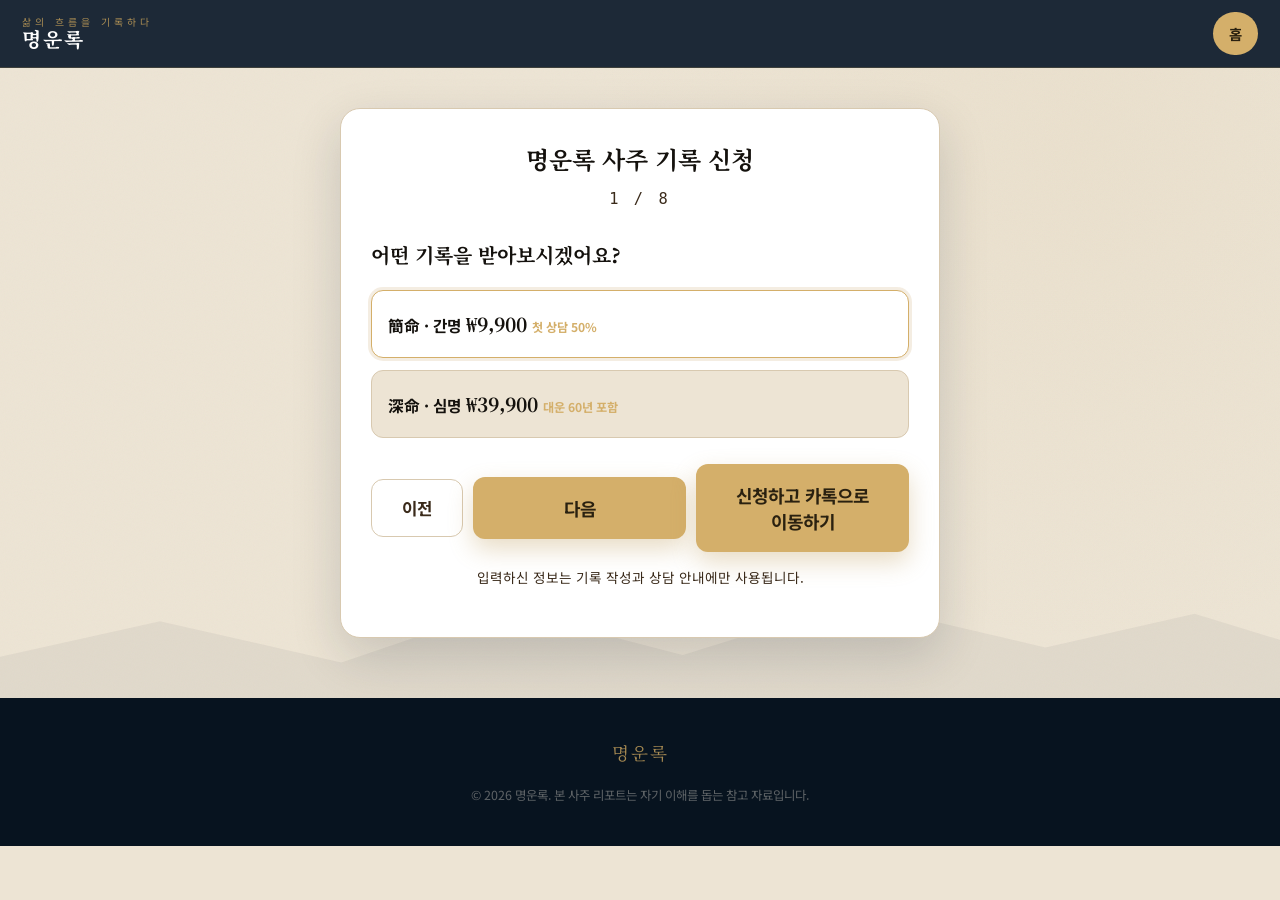
==== commit dc7023e2: "Convert apply form to one-question-at-a-time step wizard 신청 폼을 8단계 위저드로 전환(한 화면에 하나씩, 진행 카운트 1/8): -" ====
--- a/apply/index.html
+++ b/apply/index.html
@@ -43,15 +43,15 @@
     <div class="wrap">
       <div class="form-card">
         <div class="form-head">
-          <h1>명운록 기본 사주 기록 신청</h1>
-          <p>정확한 원국 기록을 위해 아래 정보를 입력해주세요.<br />입력 후 카카오톡으로 연결되어 결제 및 전달 방식을 안내받으실 수 있습니다.</p>
+          <h1>명운록 사주 기록 신청</h1>
+          <p id="stepCount" class="step-count">1 / 8</p>
         </div>
 
         <form id="applyForm" novalidate>
-          <!-- 상품 선택 -->
-          <fieldset class="field" style="border:0;padding:0;margin:0 0 22px;">
-            <legend class="lbl" style="padding:0;">기록 선택 <span class="req">*</span></legend>
-            <div class="plan-select">
+          <!-- STEP 1 · 상품 -->
+          <div class="step-panel" data-step="1">
+            <div class="step-q">어떤 기록을 받아보시겠어요?</div>
+            <div class="plan-select" style="grid-template-columns:1fr;gap:12px;">
               <label class="plan-opt">
                 <input type="radio" name="product" value="명운록 簡命 (₩9,900 · 정가 ₩19,900)" checked />
                 <span class="po-name">簡命 · 간명</span>
@@ -65,56 +65,57 @@
                 <span class="po-tag">대운 60년 포함</span>
               </label>
             </div>
-          </fieldset>
+          </div>
 
-          <!-- 이름 -->
-          <div class="field">
-            <label class="lbl" for="ap-name">이름 <span class="req">*</span></label>
+          <!-- STEP 2 · 이름 -->
+          <div class="step-panel" data-step="2" hidden>
+            <div class="step-q">이름을 알려주세요.</div>
             <input type="text" id="ap-name" name="name" autocomplete="name" placeholder="예) 홍길동" />
           </div>
 
-          <!-- 성별 -->
-          <fieldset class="field" style="border:0;padding:0;margin:0 0 22px;">
-            <legend class="lbl" style="padding:0;">성별 <span class="req">*</span></legend>
+          <!-- STEP 3 · 성별 -->
+          <div class="step-panel" data-step="3" hidden>
+            <div class="step-q">성별을 선택해주세요.</div>
             <div class="opt-row">
               <label><input type="radio" name="gender" value="여성" />여성</label>
               <label><input type="radio" name="gender" value="남성" />남성</label>
               <label><input type="radio" name="gender" value="선택 안 함" />선택 안 함</label>
             </div>
-          </fieldset>
+          </div>
 
-          <!-- 생년월일 -->
-          <div class="field">
-            <label class="lbl" for="ap-birth">생년월일 <span class="req">*</span></label>
+          <!-- STEP 4 · 생년월일 -->
+          <div class="step-panel" data-step="4" hidden>
+            <div class="step-q">생년월일을 입력해주세요.</div>
             <input type="date" id="ap-birth" name="birth" min="1920-01-01" max="2026-12-31" />
             <p class="field-hint">예) 1978-05-21</p>
           </div>
 
-          <!-- 양력/음력 -->
-          <fieldset class="field" style="border:0;padding:0;margin:0 0 22px;">
-            <legend class="lbl" style="padding:0;">양력 / 음력 <span class="req">*</span></legend>
+          <!-- STEP 5 · 양력/음력 -->
+          <div class="step-panel" data-step="5" hidden>
+            <div class="step-q">양력인가요, 음력인가요?</div>
             <div class="opt-row">
               <label><input type="radio" name="cal" value="양력" />양력</label>
               <label><input type="radio" name="cal" value="음력" />음력</label>
               <label><input type="radio" name="cal" value="잘 모르겠어요" />잘 모르겠어요</label>
             </div>
-          </fieldset>
+          </div>
 
-          <!-- 태어난 시간 -->
-          <div class="field">
-            <label class="lbl" for="ap-time-know">태어난 시간</label>
+          <!-- STEP 6 · 태어난 시간 -->
+          <div class="step-panel" data-step="6" hidden>
+            <div class="step-q">태어난 시간을 알고 계신가요?</div>
             <select id="ap-time-know" name="timeKnow">
               <option value="시간을 알고 있어요">시간을 알고 있어요</option>
               <option value="대략 알고 있어요">대략 알고 있어요</option>
               <option value="잘 모르겠어요">잘 모르겠어요</option>
             </select>
             <input type="text" id="ap-time" name="time" placeholder="예) 오전 7시 30분, 새벽 3시쯤" style="margin-top:10px;" />
+            <p class="field-hint">시간을 알면 더 세밀한 기록이 가능합니다. (선택)</p>
           </div>
 
-          <!-- 궁금한 주제 -->
-          <fieldset class="field" style="border:0;padding:0;margin:0 0 22px;">
-            <legend class="lbl" style="padding:0;">가장 궁금한 주제 <span style="font-weight:400;color:var(--ink-soft);font-size:.85rem;">(복수 선택)</span></legend>
-            <p class="field-hint" style="margin:0 0 10px;">선택한 주제는 원국 기록의 방향을 정리할 때 참고됩니다.</p>
+          <!-- STEP 7 · 궁금한 주제 -->
+          <div class="step-panel" data-step="7" hidden>
+            <div class="step-q">가장 궁금한 주제는 무엇인가요?</div>
+            <p class="field-hint" style="margin:0 0 12px;">복수 선택 가능 · 원국 기록의 방향을 정할 때 참고됩니다.</p>
             <div class="chips">
               <label><input type="checkbox" name="topics" value="재물" />재물</label>
               <label><input type="checkbox" name="topics" value="애정" />애정</label>
@@ -124,24 +125,24 @@
               <label><input type="checkbox" name="topics" value="인생 흐름" />인생 흐름</label>
               <label><input type="checkbox" name="topics" value="전체적으로 보고 싶어요" />전체적으로 보고 싶어요</label>
             </div>
-          </fieldset>
-
-          <!-- 고민 -->
-          <div class="field">
-            <label class="lbl" for="ap-worry">남기고 싶은 고민 <span style="font-weight:400;color:var(--ink-soft);font-size:.85rem;">(선택)</span></label>
-            <textarea id="ap-worry" name="worry" placeholder="현재 가장 궁금한 점을 편하게 남겨주세요."></textarea>
           </div>
 
-          <!-- 카톡 닉네임 -->
-          <div class="field">
-            <label class="lbl" for="ap-contact">카카오톡 닉네임 또는 연락처 <span style="font-weight:400;color:var(--ink-soft);font-size:.85rem;">(선택)</span></label>
-            <input type="text" id="ap-contact" name="contact" placeholder="카톡에서 확인 가능한 이름을 적어주세요." />
+          <!-- STEP 8 · 고민 + 연락처 -->
+          <div class="step-panel" data-step="8" hidden>
+            <div class="step-q">마지막으로, 더 남기실 내용이 있나요? <span style="font-weight:400;color:var(--ink-soft);font-size:.85rem;">(선택)</span></div>
+            <textarea id="ap-worry" name="worry" placeholder="현재 가장 궁금한 점을 편하게 남겨주세요."></textarea>
+            <input type="text" id="ap-contact" name="contact" placeholder="카톡 닉네임 또는 연락처 (선택)" style="margin-top:12px;" />
           </div>
 
           <div class="form-error" id="applyError" role="alert"></div>
 
-          <button type="submit" class="btn btn-primary btn-lg btn-block" style="margin-top:8px;">신청 정보 확인하고 카톡으로 이동하기</button>
-          <p class="field-hint center" style="margin-top:14px;">입력하신 정보는 리포트 작성과 상담 안내에만 사용됩니다.</p>
+          <!-- 네비게이션 -->
+          <div class="step-nav">
+            <button type="button" class="btn btn-ghost" id="stepPrev" hidden>이전</button>
+            <button type="button" class="btn btn-primary btn-lg btn-block" id="stepNext">다음</button>
+            <button type="submit" class="btn btn-primary btn-lg btn-block" id="stepSubmit" hidden>신청하고 카톡으로 이동하기</button>
+          </div>
+          <p class="field-hint center" style="margin-top:14px;">입력하신 정보는 기록 작성과 상담 안내에만 사용됩니다.</p>
         </form>
       </div>
     </div>
--- a/css/landing.css
+++ b/css/landing.css
@@ -909,6 +909,16 @@
 }
 .form-error.show { display: block; }
 
+/* ---------- 단계형 폼 (step wizard) ---------- */
+.step-count { font-family: "JetBrains Mono", monospace; font-size: .82rem; letter-spacing: .2em; color: var(--gold); margin: 8px 0 0; }
+.step-panel { animation: stepIn .35s ease both; min-height: 120px; }
+.step-panel[hidden] { display: none; }
+@keyframes stepIn { from { opacity: 0; transform: translateX(16px); } to { opacity: 1; transform: translateX(0); } }
+.step-q { font-family: "Noto Serif KR", serif; font-weight: 700; font-size: 1.25rem; color: var(--ink); margin-bottom: 20px; line-height: 1.5; word-break: keep-all; }
+.step-nav { display: flex; gap: 10px; align-items: center; margin-top: 24px; }
+.step-nav .btn-ghost { flex: 0 0 auto; color: var(--ink-soft); border-color: var(--line); }
+@media (prefers-reduced-motion: reduce) { .step-panel { animation: none; } }
+
 /* ============================================================
    thanks
    ============================================================ */
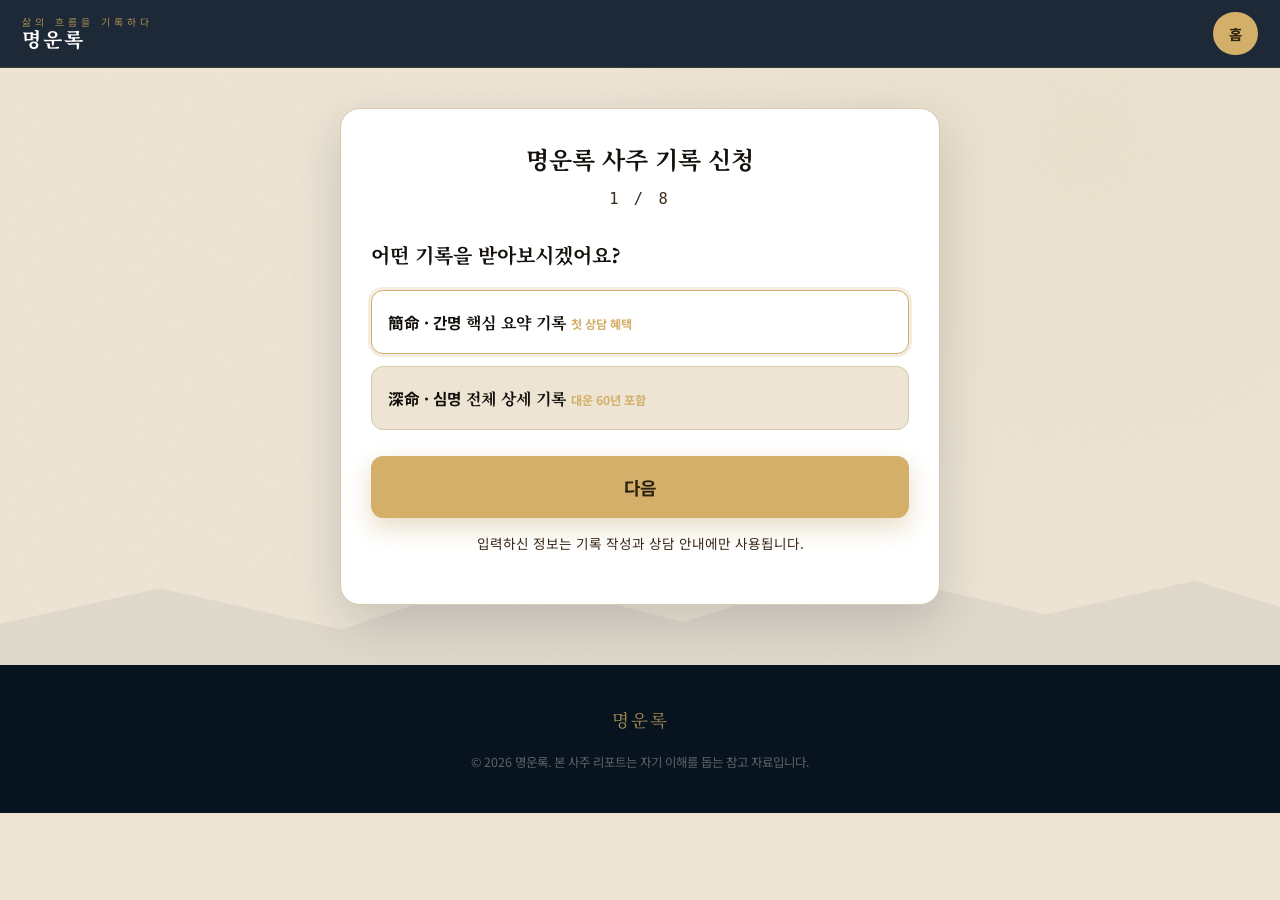
==== commit 0ca32273: "Hide prices, guide to KakaoTalk (keep first-consult benefit tone) 가격 숫자 전부 제거 → '카카오톡에서 안내': - 가격 카드" ====
--- a/apply/index.html
+++ b/apply/index.html
@@ -53,15 +53,15 @@
             <div class="step-q">어떤 기록을 받아보시겠어요?</div>
             <div class="plan-select" style="grid-template-columns:1fr;gap:12px;">
               <label class="plan-opt">
-                <input type="radio" name="product" value="명운록 簡命 (₩9,900 · 정가 ₩19,900)" checked />
+                <input type="radio" name="product" value="명운록 簡命 (간명)" checked />
                 <span class="po-name">簡命 · 간명</span>
-                <span class="po-price">₩9,900</span>
-                <span class="po-tag">첫 상담 50%</span>
+                <span class="po-price" style="font-size:1rem;">핵심 요약 기록</span>
+                <span class="po-tag">첫 상담 혜택</span>
               </label>
               <label class="plan-opt">
-                <input type="radio" name="product" value="명운록 深命 (₩39,900 · 정가 ₩79,900)" />
+                <input type="radio" name="product" value="명운록 深命 (심명)" />
                 <span class="po-name">深命 · 심명</span>
-                <span class="po-price">₩39,900</span>
+                <span class="po-price" style="font-size:1rem;">전체 상세 기록</span>
                 <span class="po-tag">대운 60년 포함</span>
               </label>
             </div>
--- a/css/landing.css
+++ b/css/landing.css
@@ -917,6 +917,8 @@
 .step-q { font-family: "Noto Serif KR", serif; font-weight: 700; font-size: 1.25rem; color: var(--ink); margin-bottom: 20px; line-height: 1.5; word-break: keep-all; }
 .step-nav { display: flex; gap: 10px; align-items: center; margin-top: 24px; }
 .step-nav .btn-ghost { flex: 0 0 auto; color: var(--ink-soft); border-color: var(--line); }
+/* hidden 속성이 .btn-block 등의 display 규칙에 덮이지 않도록 */
+.btn[hidden], [hidden] { display: none !important; }
 @media (prefers-reduced-motion: reduce) { .step-panel { animation: none; } }
 
 /* ============================================================
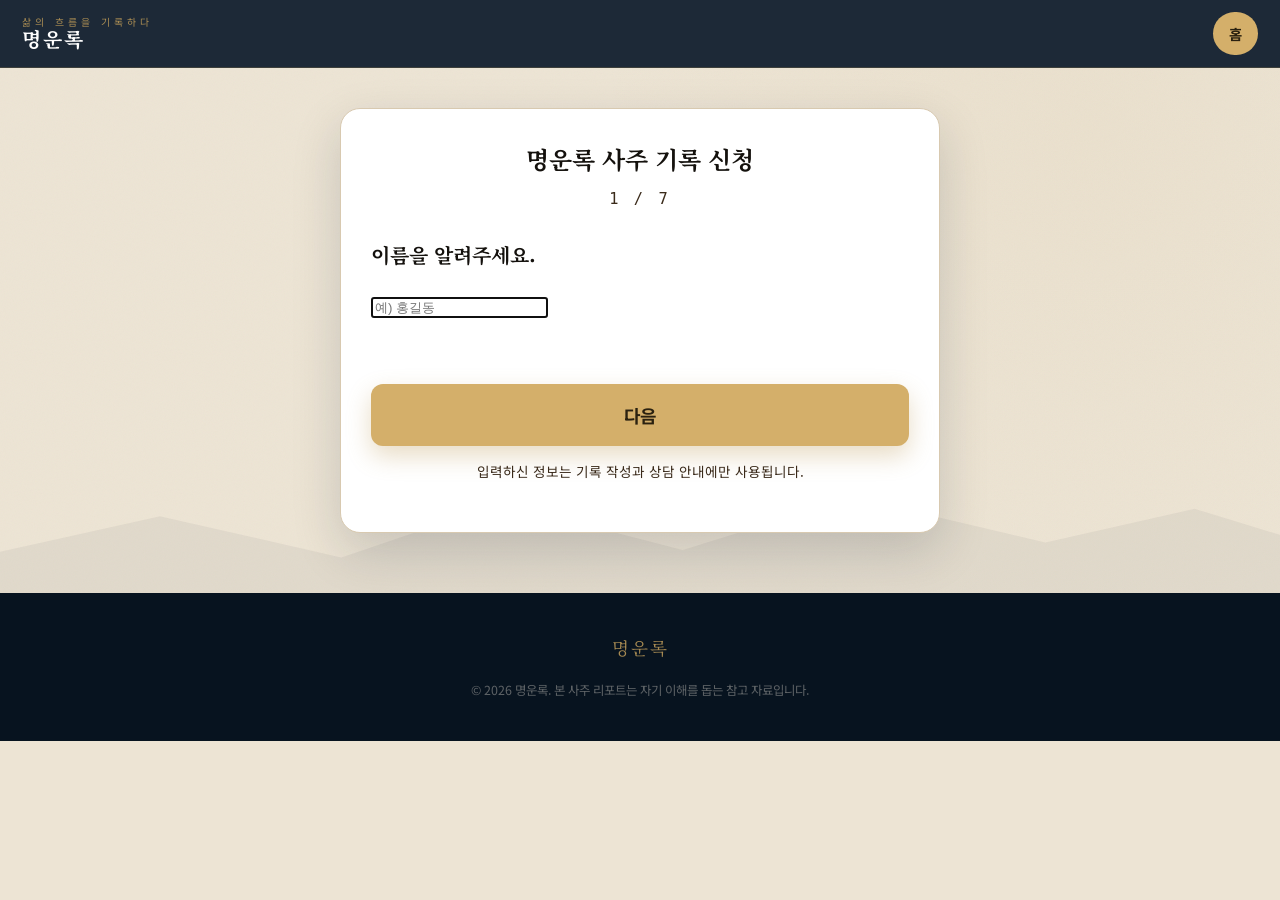
==== commit 62b3a9a1: "Remove product-select step; start form at 이름 (8→7 steps) 상품 선택 단계 제거 → 첫 화면이 '이름을 알려주세요'로 바로 시작. 상품은" ====
--- a/apply/index.html
+++ b/apply/index.html
@@ -48,33 +48,17 @@
         </div>
 
         <form id="applyForm" novalidate>
-          <!-- STEP 1 · 상품 -->
+          <!-- 상품은 카톡에서 상담 (히든 기본값) -->
+          <input type="hidden" name="product" value="카톡에서 상담 예정" />
+
+          <!-- STEP 1 · 이름 -->
           <div class="step-panel" data-step="1">
-            <div class="step-q">어떤 기록을 받아보시겠어요?</div>
-            <div class="plan-select" style="grid-template-columns:1fr;gap:12px;">
-              <label class="plan-opt">
-                <input type="radio" name="product" value="명운록 簡命 (간명)" checked />
-                <span class="po-name">簡命 · 간명</span>
-                <span class="po-price" style="font-size:1rem;">핵심 요약 기록</span>
-                <span class="po-tag">첫 상담 혜택</span>
-              </label>
-              <label class="plan-opt">
-                <input type="radio" name="product" value="명운록 深命 (심명)" />
-                <span class="po-name">深命 · 심명</span>
-                <span class="po-price" style="font-size:1rem;">전체 상세 기록</span>
-                <span class="po-tag">대운 60년 포함</span>
-              </label>
-            </div>
-          </div>
-
-          <!-- STEP 2 · 이름 -->
-          <div class="step-panel" data-step="2" hidden>
             <div class="step-q">이름을 알려주세요.</div>
             <input type="text" id="ap-name" name="name" autocomplete="name" placeholder="예) 홍길동" />
           </div>
 
-          <!-- STEP 3 · 성별 -->
-          <div class="step-panel" data-step="3" hidden>
+          <!-- STEP 2 · 성별 -->
+          <div class="step-panel" data-step="2" hidden>
             <div class="step-q">성별을 선택해주세요.</div>
             <div class="opt-row">
               <label><input type="radio" name="gender" value="여성" />여성</label>
@@ -83,15 +67,15 @@
             </div>
           </div>
 
-          <!-- STEP 4 · 생년월일 -->
-          <div class="step-panel" data-step="4" hidden>
+          <!-- STEP 3 · 생년월일 -->
+          <div class="step-panel" data-step="3" hidden>
             <div class="step-q">생년월일을 입력해주세요.</div>
             <input type="date" id="ap-birth" name="birth" min="1920-01-01" max="2026-12-31" />
             <p class="field-hint">예) 1978-05-21</p>
           </div>
 
-          <!-- STEP 5 · 양력/음력 -->
-          <div class="step-panel" data-step="5" hidden>
+          <!-- STEP 4 · 양력/음력 -->
+          <div class="step-panel" data-step="4" hidden>
             <div class="step-q">양력인가요, 음력인가요?</div>
             <div class="opt-row">
               <label><input type="radio" name="cal" value="양력" />양력</label>
@@ -100,8 +84,8 @@
             </div>
           </div>
 
-          <!-- STEP 6 · 태어난 시간 -->
-          <div class="step-panel" data-step="6" hidden>
+          <!-- STEP 5 · 태어난 시간 -->
+          <div class="step-panel" data-step="5" hidden>
             <div class="step-q">태어난 시간을 알고 계신가요?</div>
             <select id="ap-time-know" name="timeKnow">
               <option value="시간을 알고 있어요">시간을 알고 있어요</option>
@@ -112,8 +96,8 @@
             <p class="field-hint">시간을 알면 더 세밀한 기록이 가능합니다. (선택)</p>
           </div>
 
-          <!-- STEP 7 · 궁금한 주제 -->
-          <div class="step-panel" data-step="7" hidden>
+          <!-- STEP 6 · 궁금한 주제 -->
+          <div class="step-panel" data-step="6" hidden>
             <div class="step-q">가장 궁금한 주제는 무엇인가요?</div>
             <p class="field-hint" style="margin:0 0 12px;">복수 선택 가능 · 원국 기록의 방향을 정할 때 참고됩니다.</p>
             <div class="chips">
@@ -127,8 +111,8 @@
             </div>
           </div>
 
-          <!-- STEP 8 · 고민 + 연락처 -->
-          <div class="step-panel" data-step="8" hidden>
+          <!-- STEP 7 · 고민 + 연락처 -->
+          <div class="step-panel" data-step="7" hidden>
             <div class="step-q">마지막으로, 더 남기실 내용이 있나요? <span style="font-weight:400;color:var(--ink-soft);font-size:.85rem;">(선택)</span></div>
             <textarea id="ap-worry" name="worry" placeholder="현재 가장 궁금한 점을 편하게 남겨주세요."></textarea>
             <input type="text" id="ap-contact" name="contact" placeholder="카톡 닉네임 또는 연락처 (선택)" style="margin-top:12px;" />
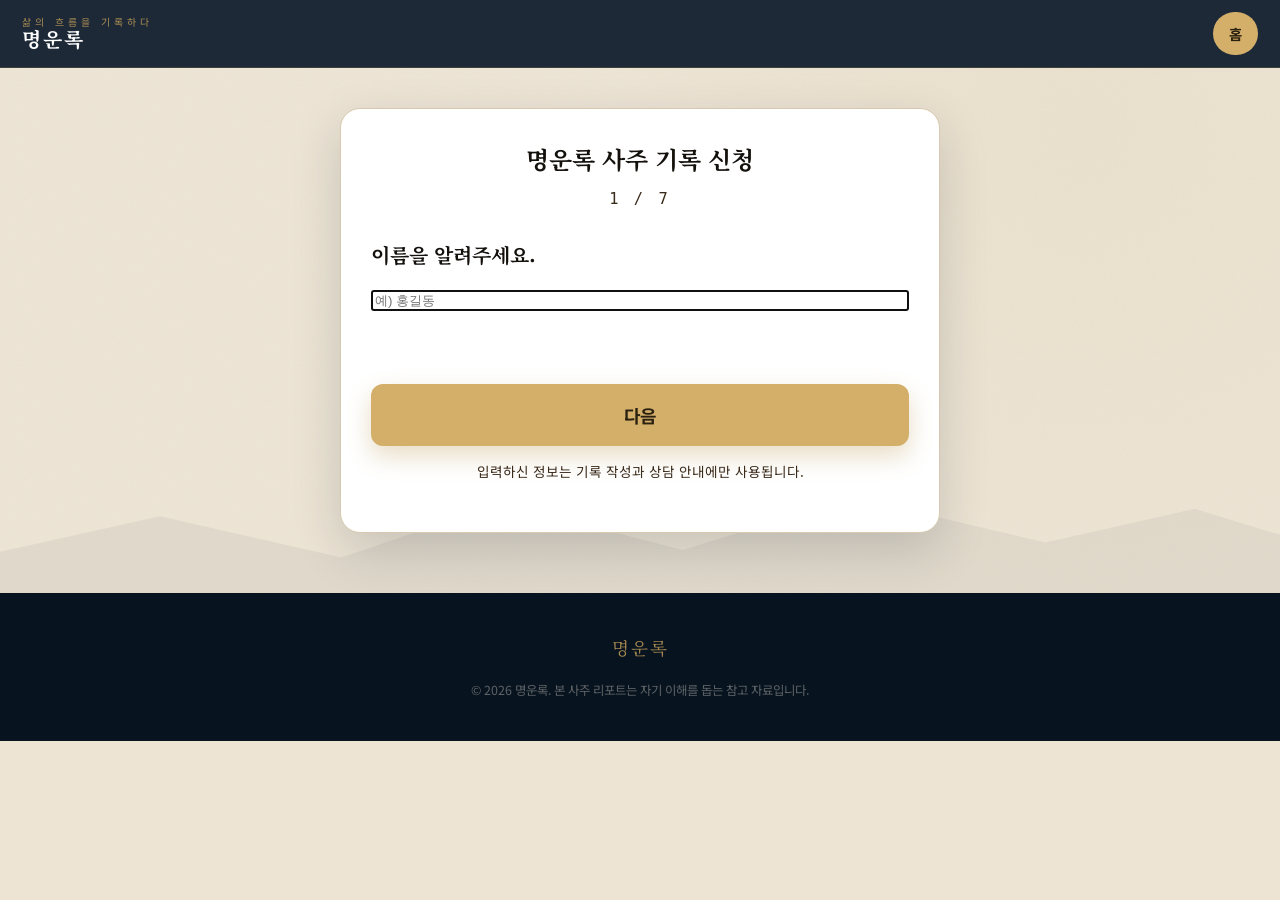
==== commit a0986b41: "Add Vercel Web Analytics to all pages 방문자/페이지뷰/유입 경로 추적용. Vercel 대시보드 Analytics 탭에서 확인.  Co-Authored" ====
--- a/apply/index.html
+++ b/apply/index.html
@@ -28,6 +28,11 @@
   src="https://www.facebook.com/tr?id=983160017940090&ev=PageView&noscript=1"
   /></noscript>
   <!-- End Meta Pixel Code -->
+
+  <!-- Vercel Web Analytics -->
+  <script>window.va=window.va||function(){(window.vaq=window.vaq||[]).push(arguments);};</script>
+  <script defer src="/_vercel/insights/script.js"></script>
+  <!-- End Vercel Web Analytics -->
 </head>
 <body>
 
--- a/css/landing.css
+++ b/css/landing.css
@@ -915,6 +915,12 @@
 .step-panel[hidden] { display: none; }
 @keyframes stepIn { from { opacity: 0; transform: translateX(16px); } to { opacity: 1; transform: translateX(0); } }
 .step-q { font-family: "Noto Serif KR", serif; font-weight: 700; font-size: 1.25rem; color: var(--ink); margin-bottom: 20px; line-height: 1.5; word-break: keep-all; }
+/* 단계 패널 내부 입력 요소는 항상 전체 너비·세로 배치 */
+.step-panel input[type="text"],
+.step-panel input[type="date"],
+.step-panel select,
+.step-panel textarea { display: block; width: 100%; box-sizing: border-box; }
+.step-panel textarea { min-height: 100px; resize: vertical; }
 .step-nav { display: flex; gap: 10px; align-items: center; margin-top: 24px; }
 .step-nav .btn-ghost { flex: 0 0 auto; color: var(--ink-soft); border-color: var(--line); }
 /* hidden 속성이 .btn-block 등의 display 규칙에 덮이지 않도록 */
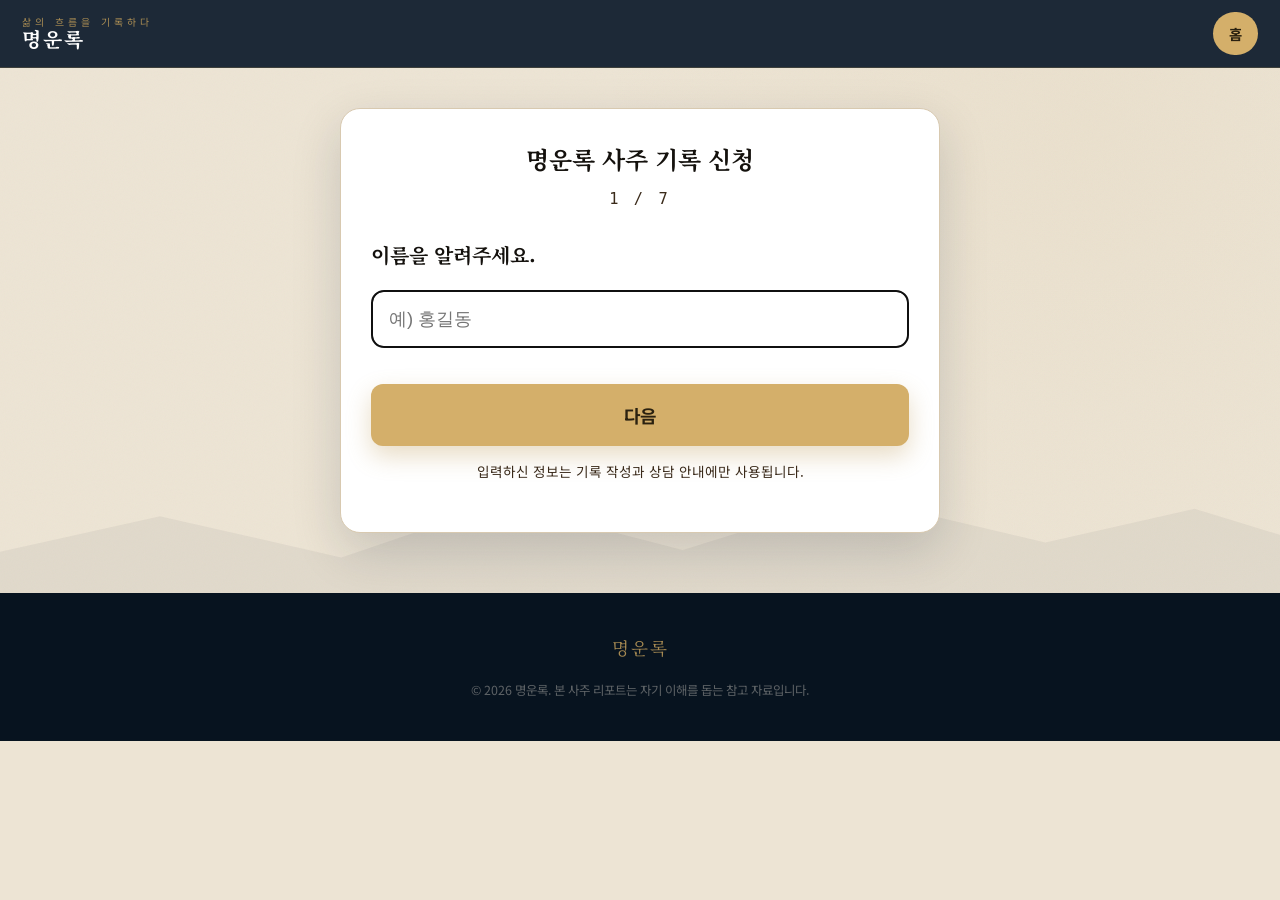
==== commit af1efb35: "Bigger inputs + birth date via year/month/day dropdowns 신청 폼 사용성 개선(이탈 방지): - 생년월일 input[type=date] " ====
--- a/apply/index.html
+++ b/apply/index.html
@@ -72,11 +72,15 @@
             </div>
           </div>
 
-          <!-- STEP 3 · 생년월일 -->
+          <!-- STEP 3 · 생년월일 (연/월/일 드롭다운) -->
           <div class="step-panel" data-step="3" hidden>
-            <div class="step-q">생년월일을 입력해주세요.</div>
-            <input type="date" id="ap-birth" name="birth" min="1920-01-01" max="2026-12-31" />
-            <p class="field-hint">예) 1978-05-21</p>
+            <div class="step-q">생년월일을 선택해주세요.</div>
+            <div class="birth-selects">
+              <select id="ap-birth-y" aria-label="태어난 연도"><option value="">연도</option></select>
+              <select id="ap-birth-m" aria-label="태어난 월"><option value="">월</option></select>
+              <select id="ap-birth-d" aria-label="태어난 일"><option value="">일</option></select>
+            </div>
+            <input type="hidden" id="ap-birth" name="birth" />
           </div>
 
           <!-- STEP 4 · 양력/음력 -->
--- a/css/landing.css
+++ b/css/landing.css
@@ -915,12 +915,22 @@
 .step-panel[hidden] { display: none; }
 @keyframes stepIn { from { opacity: 0; transform: translateX(16px); } to { opacity: 1; transform: translateX(0); } }
 .step-q { font-family: "Noto Serif KR", serif; font-weight: 700; font-size: 1.25rem; color: var(--ink); margin-bottom: 20px; line-height: 1.5; word-break: keep-all; }
-/* 단계 패널 내부 입력 요소는 항상 전체 너비·세로 배치 */
+/* 단계 패널 내부 입력 요소는 항상 전체 너비·세로 배치 + 크게 */
 .step-panel input[type="text"],
 .step-panel input[type="date"],
 .step-panel select,
-.step-panel textarea { display: block; width: 100%; box-sizing: border-box; }
-.step-panel textarea { min-height: 100px; resize: vertical; }
+.step-panel textarea {
+  display: block; width: 100%; box-sizing: border-box;
+  font-size: 1.15rem; padding: 16px 16px; border-radius: 12px;
+}
+.step-panel textarea { min-height: 110px; resize: vertical; }
+/* 선택형(성별·양음력) 버튼도 크게 */
+.step-panel .opt-row label { padding: 16px 12px; font-size: 1.05rem; }
+.step-panel .chips label { padding: 13px 20px; font-size: 1.02rem; }
+
+/* 생년월일 연/월/일 드롭다운 */
+.birth-selects { display: grid; grid-template-columns: 1.3fr 1fr 1fr; gap: 10px; }
+.birth-selects select { font-size: 1.15rem; padding: 16px 12px; }
 .step-nav { display: flex; gap: 10px; align-items: center; margin-top: 24px; }
 .step-nav .btn-ghost { flex: 0 0 auto; color: var(--ink-soft); border-color: var(--line); }
 /* hidden 속성이 .btn-block 등의 display 규칙에 덮이지 않도록 */
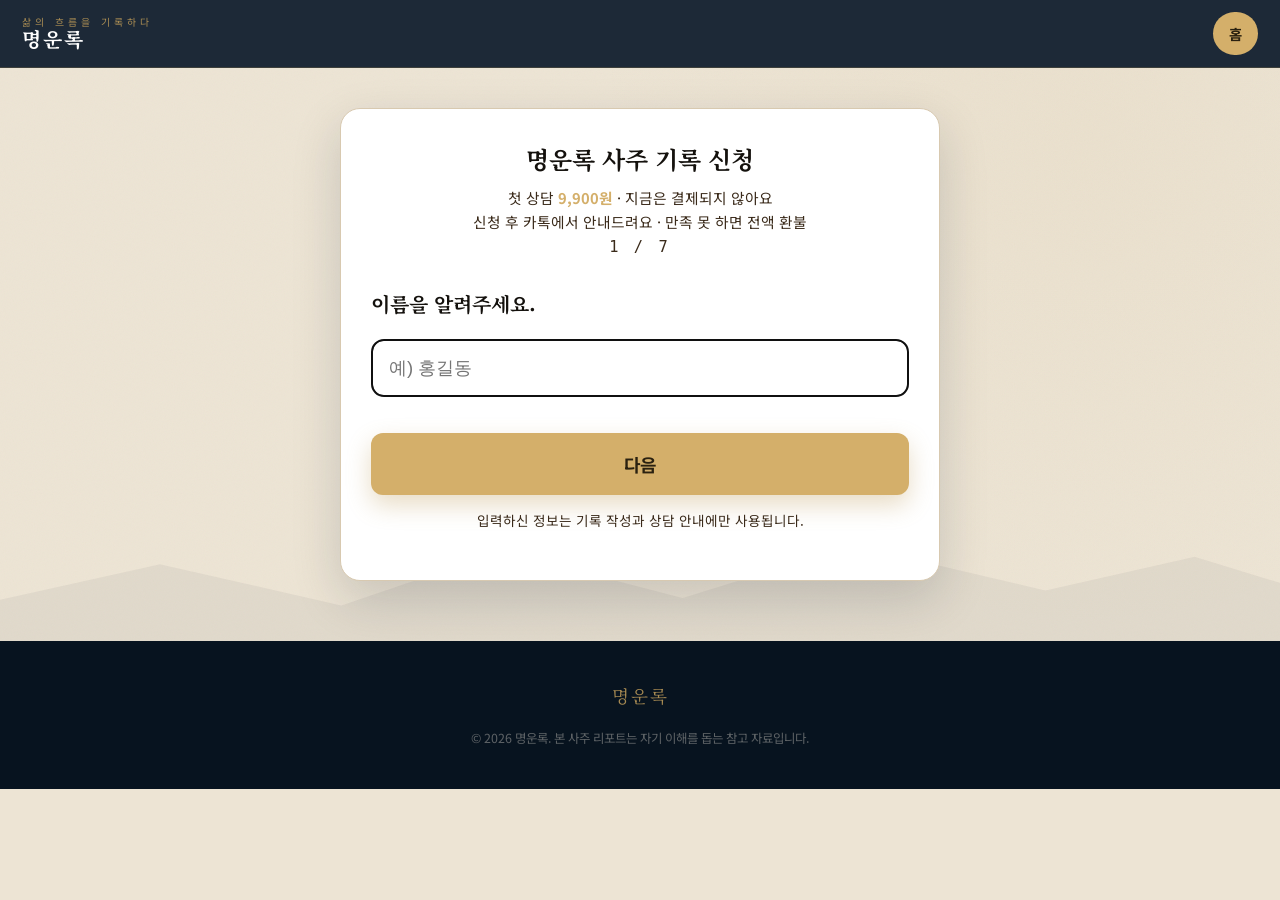
==== commit 29f13ce0: "Rewrite hero for persuasion + align CTA/form copy 설득력 개선 (전환 0 대응): - 히어로: 거대 한자 프레임(命運錄+四柱命理諮問) 제거 " ====
--- a/apply/index.html
+++ b/apply/index.html
@@ -49,12 +49,16 @@
       <div class="form-card">
         <div class="form-head">
           <h1>명운록 사주 기록 신청</h1>
-          <p id="stepCount" class="step-count">1 / 8</p>
+          <p style="color:var(--ink-soft);font-size:.92rem;margin:10px 0 0;line-height:1.65;">
+            첫 상담 <strong style="color:var(--gold);">9,900원</strong> · 지금은 결제되지 않아요<br />
+            신청 후 카톡에서 안내드려요 · 만족 못 하면 전액 환불
+          </p>
+          <p id="stepCount" class="step-count">1 / 7</p>
         </div>
 
         <form id="applyForm" novalidate>
-          <!-- 상품은 카톡에서 상담 (히든 기본값) -->
-          <input type="hidden" name="product" value="카톡에서 상담 예정" />
+          <!-- 상품(히든 기본값) -->
+          <input type="hidden" name="product" value="명운록 사주 기록 (₩9,900)" />
 
           <!-- STEP 1 · 이름 -->
           <div class="step-panel" data-step="1">
